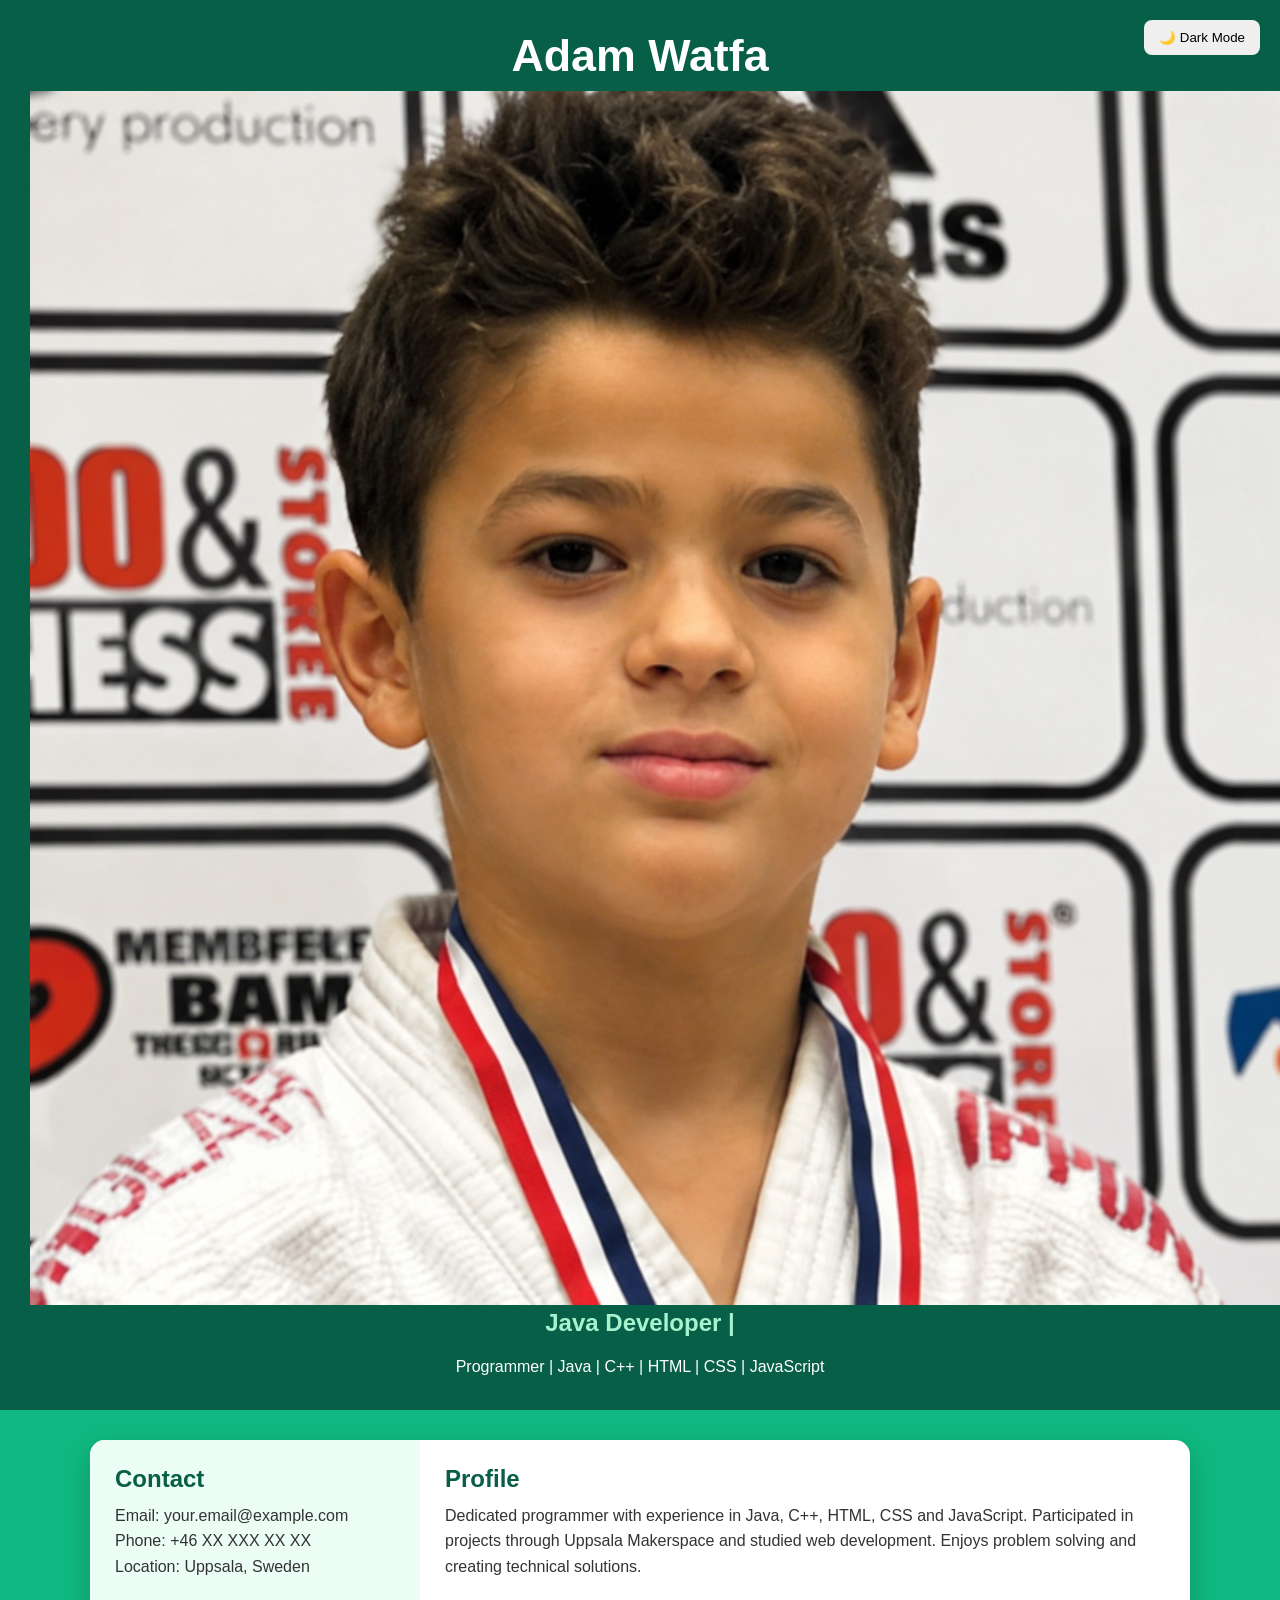
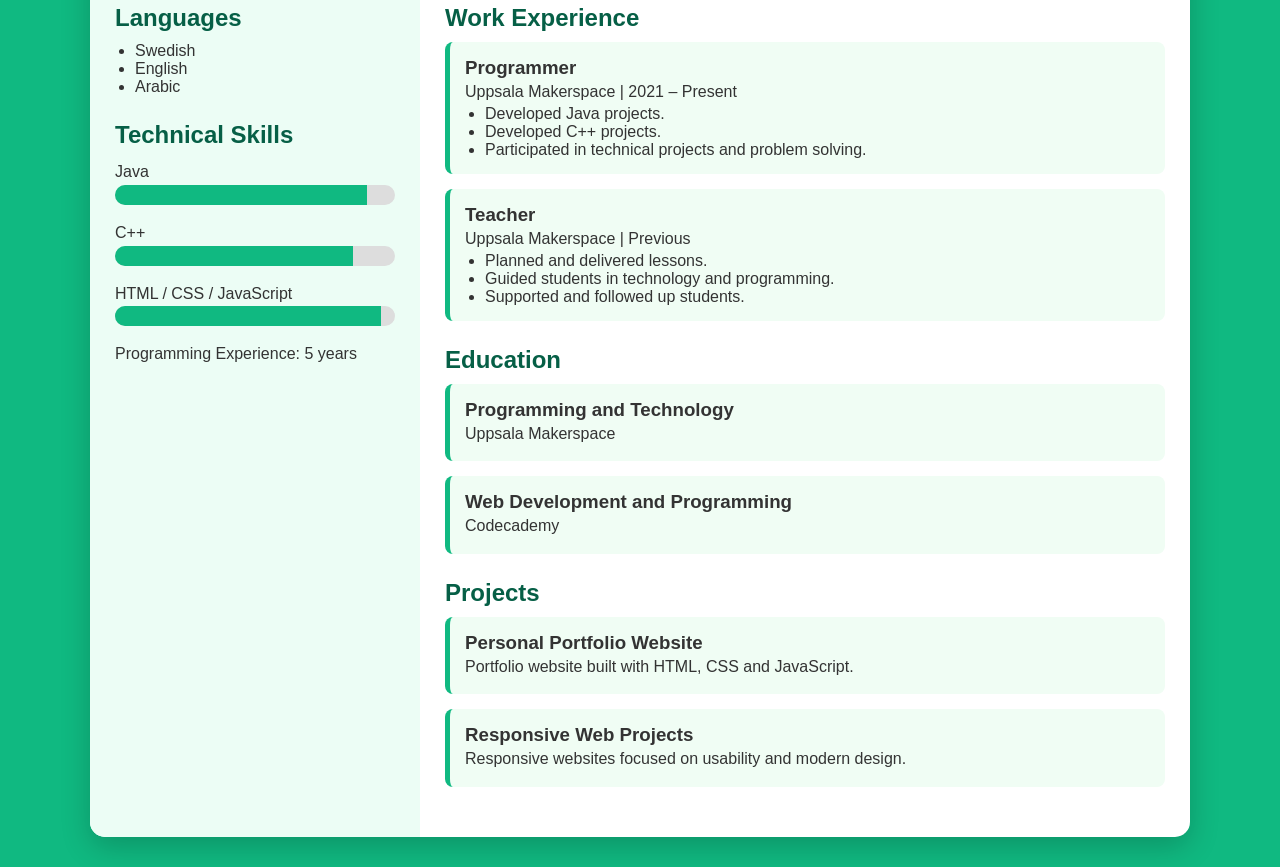
==== index.html @ 10876e1c "Update index.html" ====
<!DOCTYPE html>
<html lang="en">
<head>
<meta charset="UTF-8">
<meta name="viewport" content="width=device-width, initial-scale=1.0">
<title>Adam Watfa | Portfolio & Resume</title>
<link rel="stylesheet" href="style.css">
</head>

<body>

<canvas id="particles"></canvas>

<header>
<button id="themeBtn">🌙 Dark Mode</button>
<h1>Adam Watfa</h1>
    <img src="adam_watfa.jpg" alt="Adam Watfa" class="profile-pic">
<h2 id="typing"></h2>
<p>Programmer | Java | C++ | HTML | CSS | JavaScript</p>
</header>

<div class="container">

<aside>
<section>
<h2>Contact</h2>
<p>Email: your.email@example.com</p>
<p>Phone: +46 XX XXX XX XX</p>
<p>Location: Uppsala, Sweden</p>
</section>

<section>
<h2>Languages</h2>
<ul>
<li>Swedish</li>
<li>English</li>
<li>Arabic</li>
</ul>
</section>

<section>
<h2>Technical Skills</h2>

<p>Java</p>
<div class="skill"><div class="progress java"></div></div>

<p>C++</p>
<div class="skill"><div class="progress cpp"></div></div>

<p>HTML / CSS / JavaScript</p>
<div class="skill"><div class="progress web"></div></div>

<p>Programming Experience: <span id="experience"></span> years</p>
</section>
</aside>

<main>
<section>
<h2>Profile</h2>
<p>
Dedicated programmer with experience in Java, C++, HTML, CSS and JavaScript.
Participated in projects through Uppsala Makerspace and studied web development.
Enjoys problem solving and creating technical solutions.
</p>
</section>

<section>
<h2>Work Experience</h2>

<article>
<h3>Programmer</h3>
<p>Uppsala Makerspace | 2021 – Present</p>
<ul>
<li>Developed Java projects.</li>
<li>Developed C++ projects.</li>
<li>Participated in technical projects and problem solving.</li>
</ul>
</article>

<article>
<h3>Teacher</h3>
<p>Uppsala Makerspace | Previous</p>
<ul>
<li>Planned and delivered lessons.</li>
<li>Guided students in technology and programming.</li>
<li>Supported and followed up students.</li>
</ul>
</article>
</section>

<section>
<h2>Education</h2>

<article>
<h3>Programming and Technology</h3>
<p>Uppsala Makerspace</p>
</article>

<article>
<h3>Web Development and Programming</h3>
<p>Codecademy</p>
</article>
</section>

<section>
<h2>Projects</h2>

<article>
<h3>Personal Portfolio Website</h3>
<p>Portfolio website built with HTML, CSS and JavaScript.</p>
</article>

<article>
<h3>Responsive Web Projects</h3>
<p>Responsive websites focused on usability and modern design.</p>
</article>
</section>
</main>

</div>

<button id="topBtn">↑</button>

<audio id="bgMusic" autoplay loop>
    <source src="music.mp3" type="audio/mpeg">
</audio>

<script src="script.js"></script>

</body>
</html>

<script src="script.js"></script>
</body>
</html>
---- style.css ----
*{
    margin:0;
    padding:0;
    box-sizing:border-box;
}

body{
    font-family:Arial, sans-serif;
    background:#10b981;
    color:#333;
    min-height:100vh;
}

canvas{
    position:fixed;
    top:0;
    left:0;
    width:100%;
    height:100%;
    z-index:0;
}

header,
.container,
#topBtn{
    position:relative;
    z-index:1;
}

header{
    background:#065f46;
    color:white;
    text-align:center;
    padding:30px;
}

header h1{
    font-size:2.8rem;
    margin-bottom:10px;
}

#typing{
    height:35px;
    color:#a7f3d0;
}

#themeBtn{
    position:absolute;
    top:20px;
    right:20px;
    padding:10px 15px;
    border:none;
    border-radius:8px;
    cursor:pointer;
}

.container{
    max-width:1100px;
    margin:30px auto;
    display:flex;
    background:white;
    border-radius:15px;
    overflow:hidden;
    box-shadow:0 10px 30px rgba(0,0,0,0.2);
}

aside{
    width:30%;
    background:#ecfdf5;
    padding:25px;
}

main{
    width:70%;
    padding:25px;
}

section{
    margin-bottom:25px;
}

h2{
    color:#065f46;
    margin-bottom:10px;
}

p{
    line-height:1.6;
}

ul{
    padding-left:20px;
}

article{
    background:#f0fdf4;
    padding:15px;
    border-left:5px solid #10b981;
    border-radius:8px;
    margin-bottom:15px;
    transition:0.3s;
}

article:hover{
    transform:translateX(5px);
    box-shadow:0 5px 15px rgba(0,0,0,0.1);
}

.skill{
    width:100%;
    height:20px;
    background:#ddd;
    border-radius:20px;
    overflow:hidden;
    margin-bottom:15px;
}

.progress{
    height:100%;
    width:0;
    background:#10b981;
    transition:2s;
}

.hidden{
    opacity:0;
    transform:translateY(40px);
    transition:all .8s ease;
}

.show{
    opacity:1;
    transform:translateY(0);
}

#topBtn{
    position:fixed;
    bottom:20px;
    right:20px;
    border:none;
    background:#10b981;
    color:white;
    font-size:20px;
    width:50px;
    height:50px;
    border-radius:50%;
    cursor:pointer;
    display:none;
    box-shadow:0 5px 15px rgba(0,0,0,.3);
}

#topBtn:hover{
    background:#065f46;
}

.dark-mode{
    background:#111827;
    color:white;
}

.dark-mode .container{
    background:#1f2937;
}

.dark-mode aside{
    background:#111827;
}

.dark-mode article{
    background:#374151;
    color:white;
}

.dark-mode h2{
    color:#a7f3d0;
}

@media(max-width:768px){
    .container{
        flex-direction:column;
    }

    aside,
    main{
        width:100%;
    }

    header h1{
        font-size:2rem;
    }

.profile-pic{
    width:90px;
    height:90px;
    object-fit:cover;
    border-radius:50%;
}
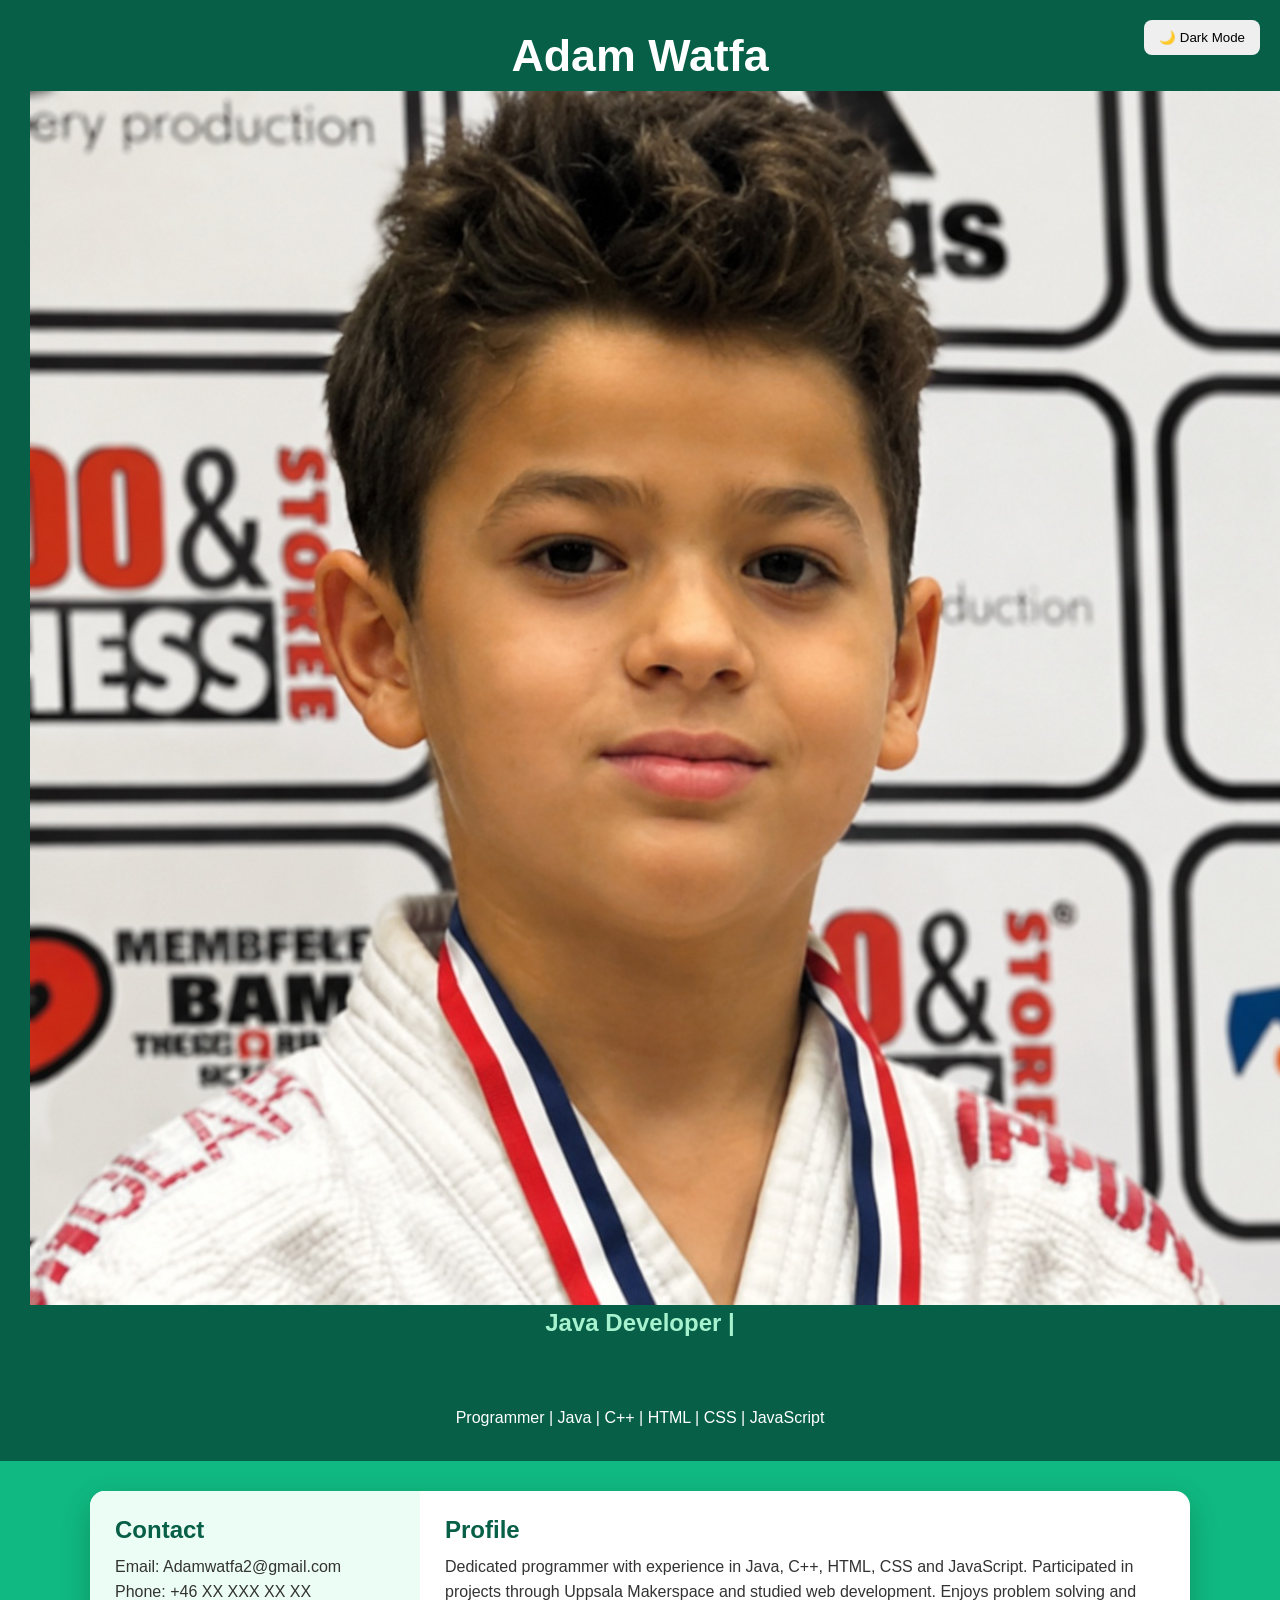
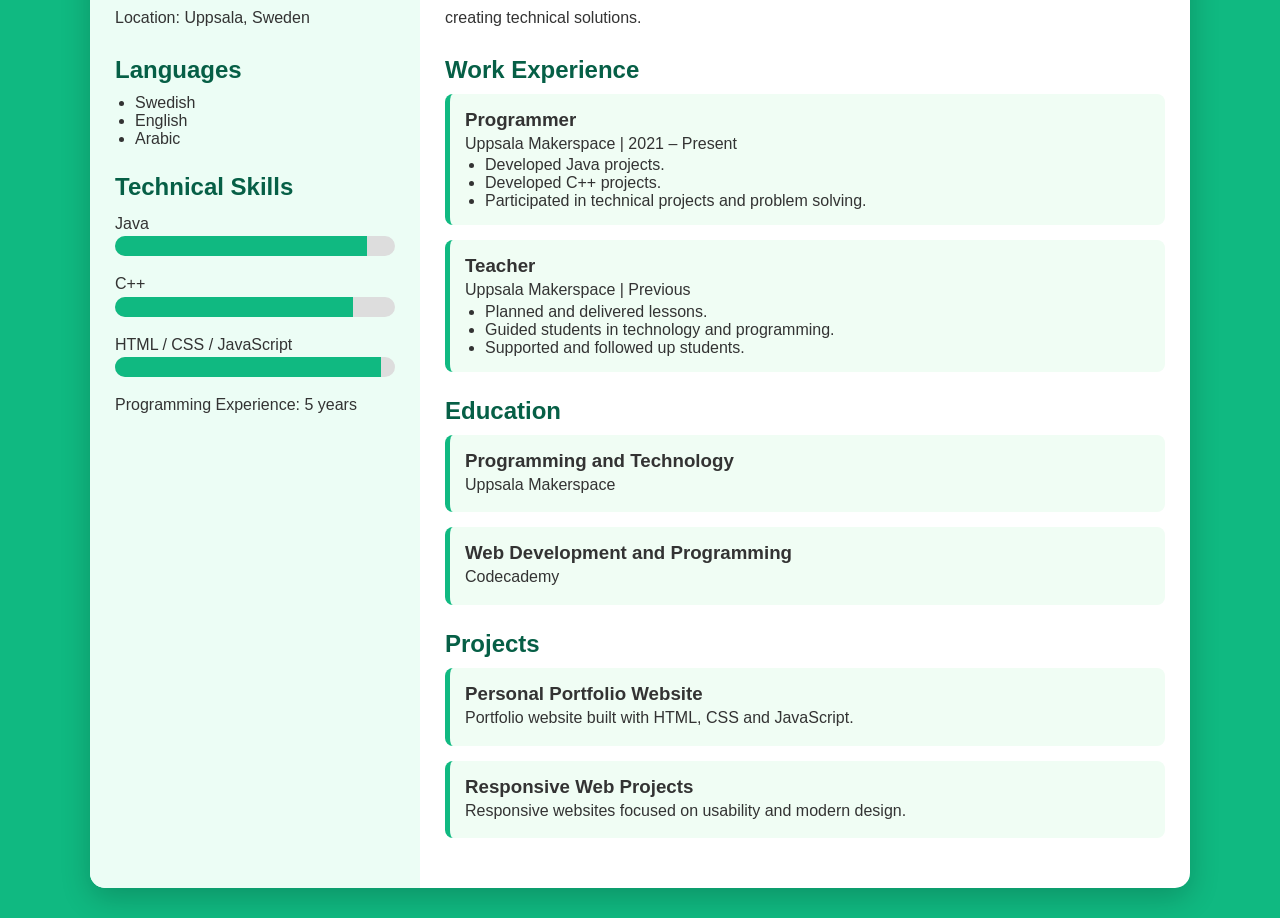
==== commit 398f3be7: "Update index.html" ====
--- a/index.html
+++ b/index.html
@@ -16,7 +16,7 @@
 <h1>Adam Watfa</h1>
     <img src="adam_watfa.jpg" alt="Adam Watfa" class="profile-pic">
 <h2 id="typing"></h2>
-<p>Programmer | Java | C++ | HTML | CSS | JavaScript</p>
+<p><br><br>Programmer | Java | C++ | HTML | CSS | JavaScript</p>
 </header>
 
 <div class="container">
@@ -24,7 +24,7 @@
 <aside>
 <section>
 <h2>Contact</h2>
-<p>Email: your.email@example.com</p>
+<p>Email: Adamwatfa2@gmail.com</p>
 <p>Phone: +46 XX XXX XX XX</p>
 <p>Location: Uppsala, Sweden</p>
 </section>
--- a/style.css
+++ b/style.css
@@ -194,4 +194,6 @@
     height:90px;
     object-fit:cover;
     border-radius:50%;
+    display:block;
+    margin:10px auto;
 }
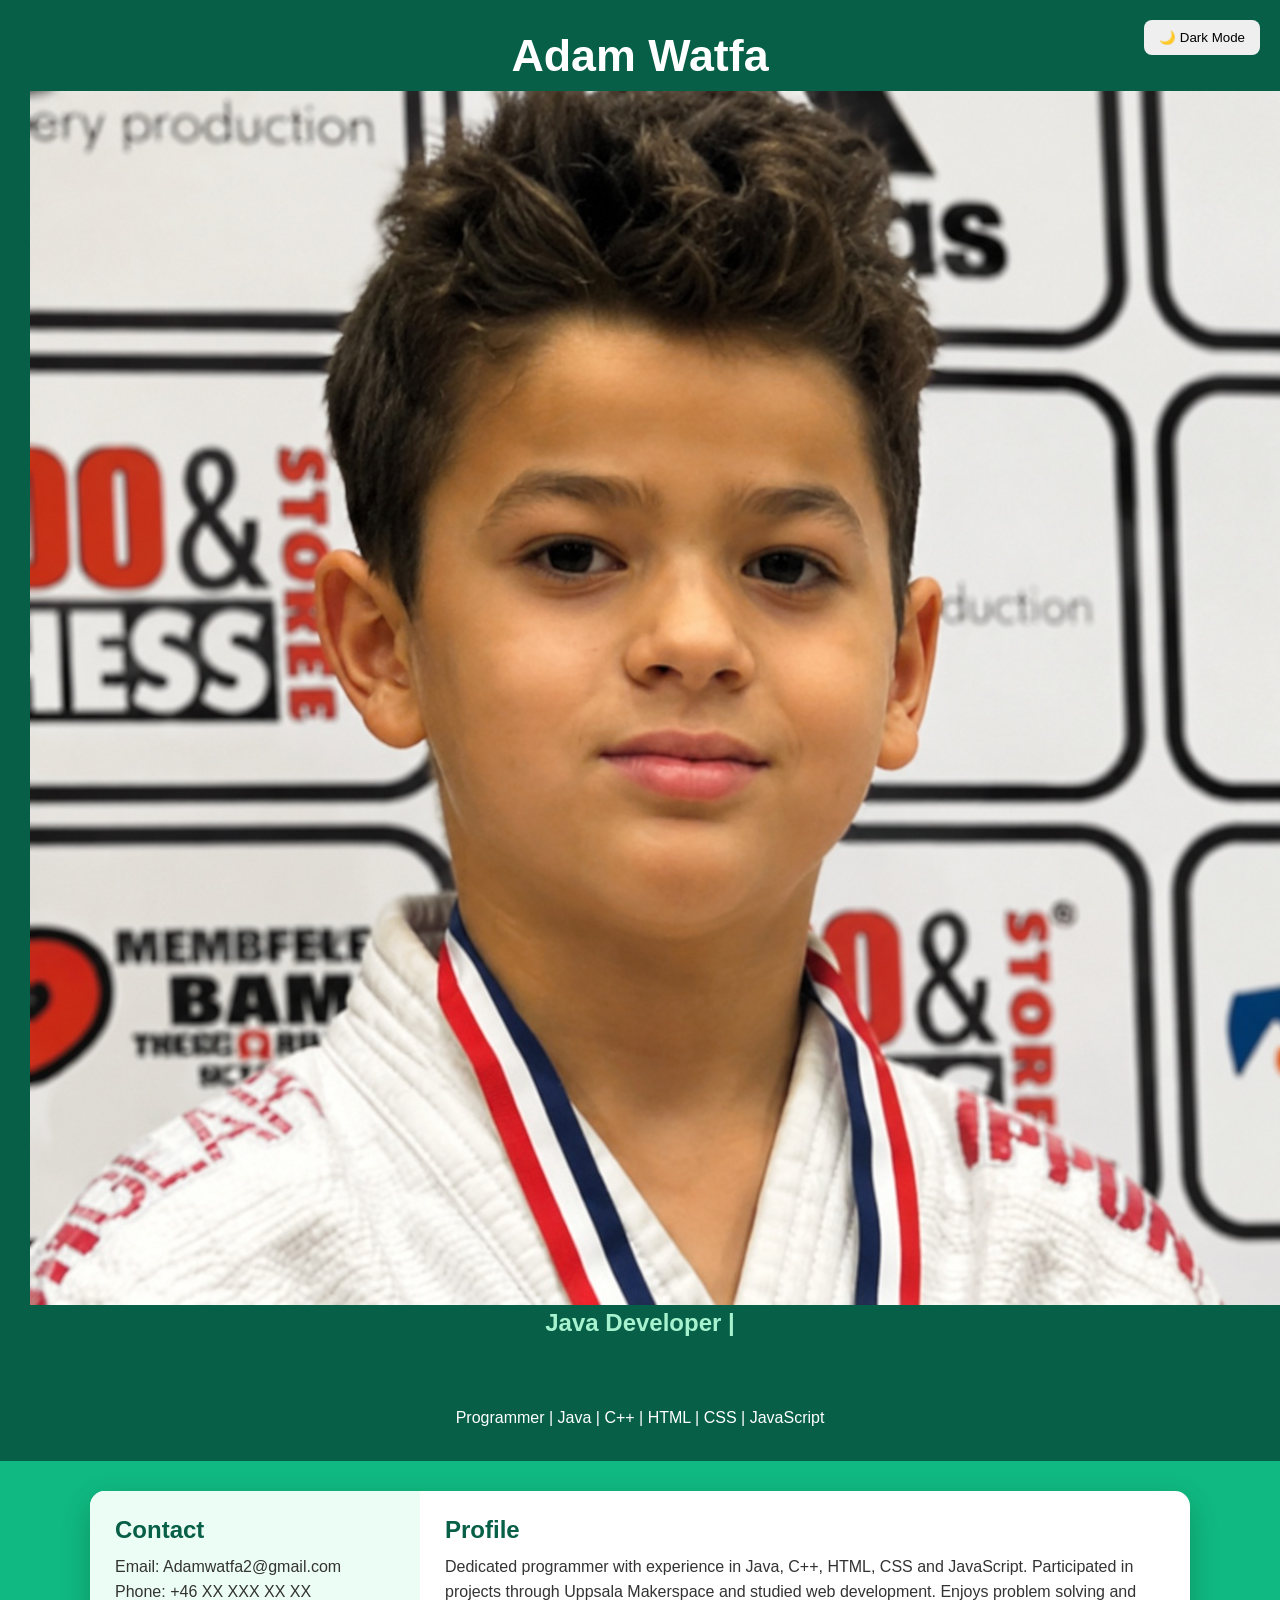
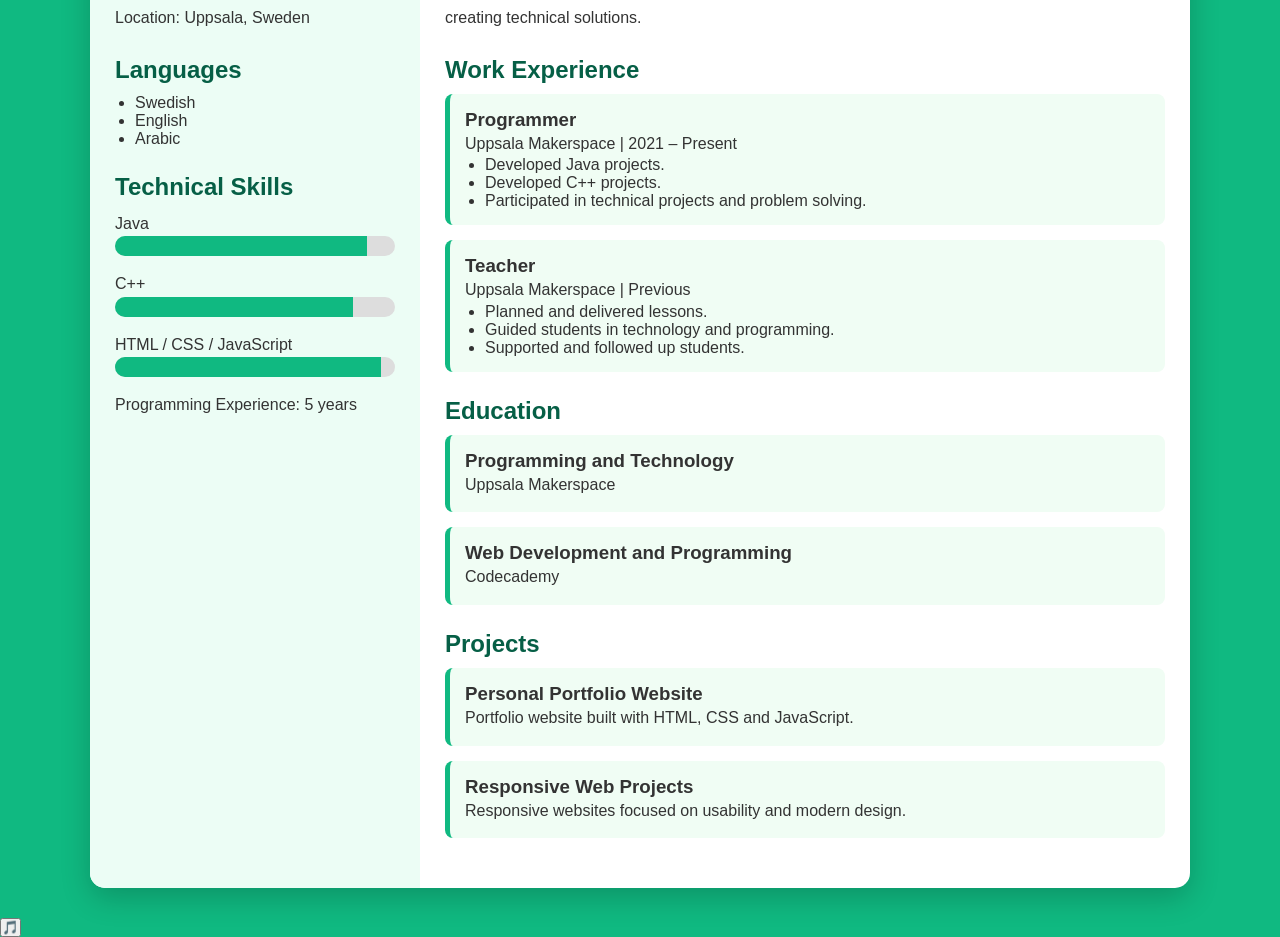
==== commit 401f949d: "Update index.html" ====
--- a/index.html
+++ b/index.html
@@ -121,9 +121,11 @@
 
 <button id="topBtn">↑</button>
 
-<audio id="bgMusic" autoplay loop>
+<audio id="bgMusic">
     <source src="music.mp3" type="audio/mpeg">
 </audio>
+
+<button id="musicBtn">🎵</button>
 
 <script src="script.js"></script>
 
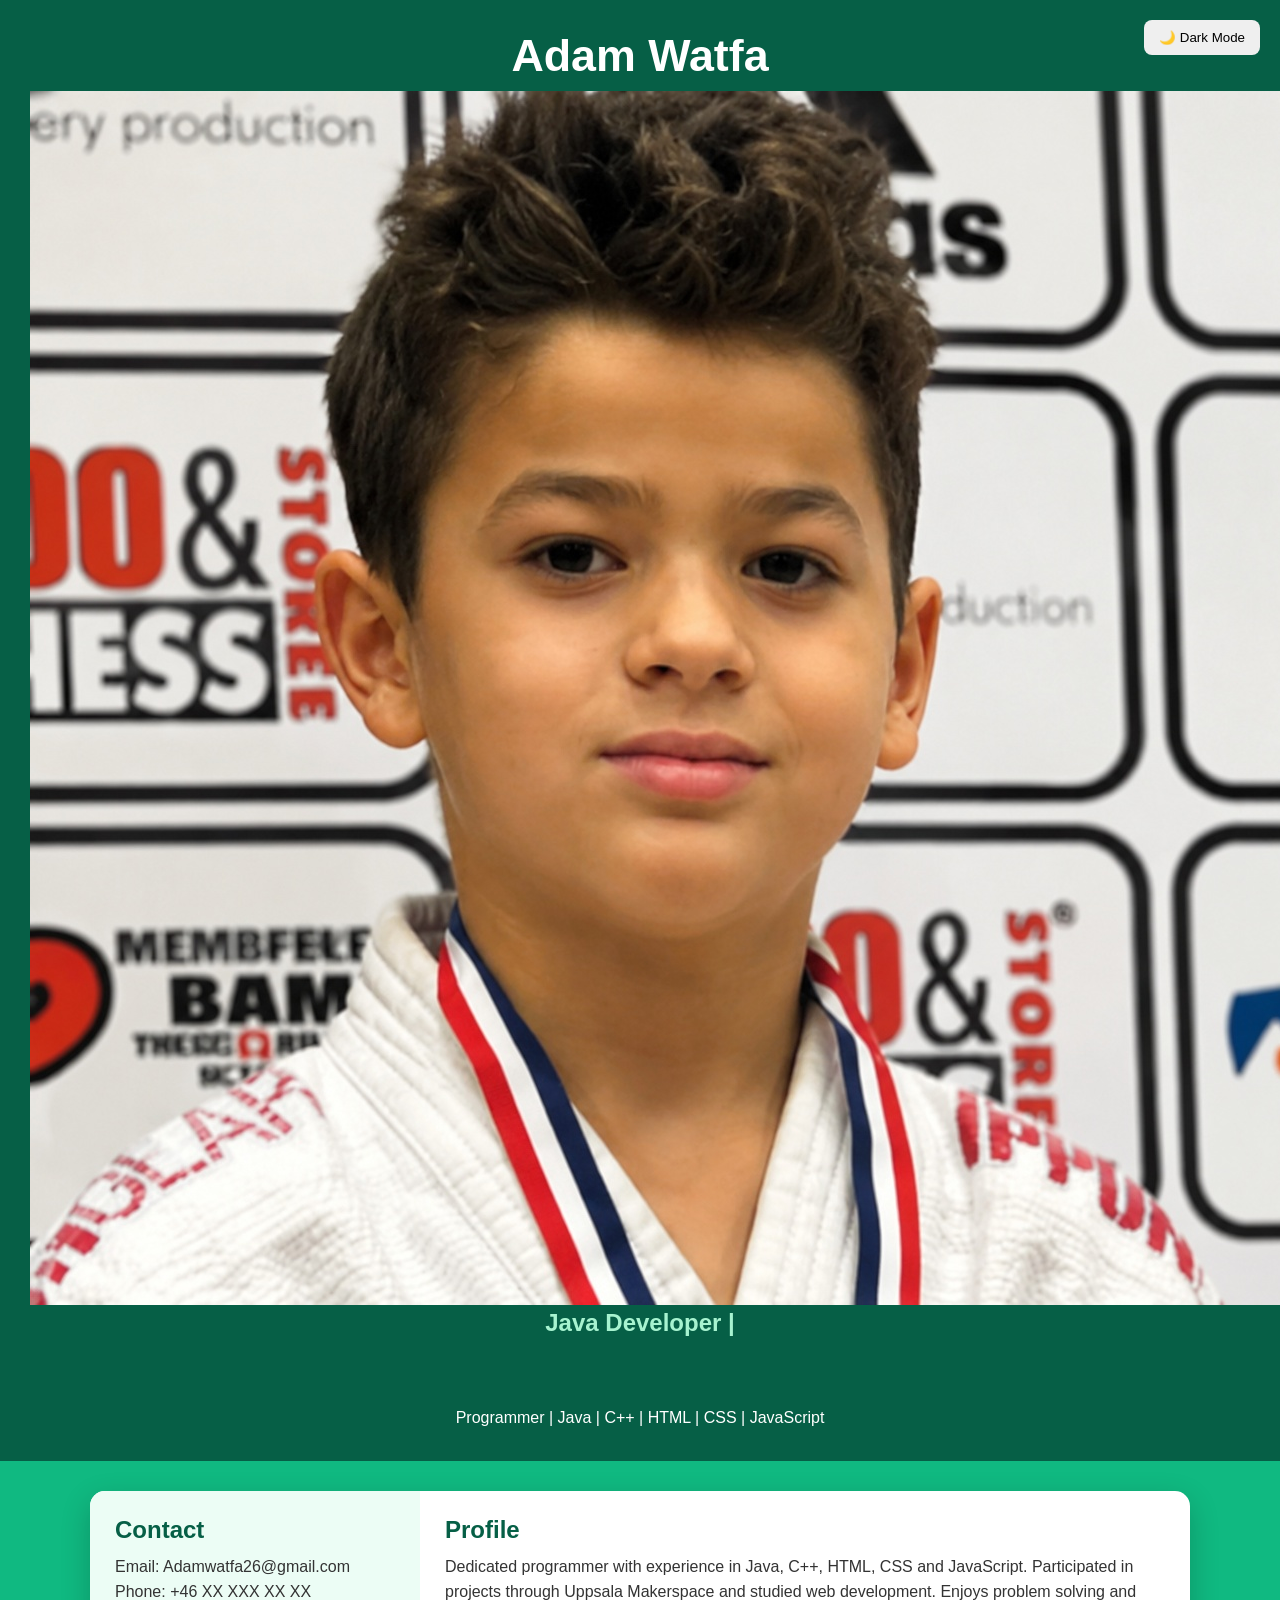
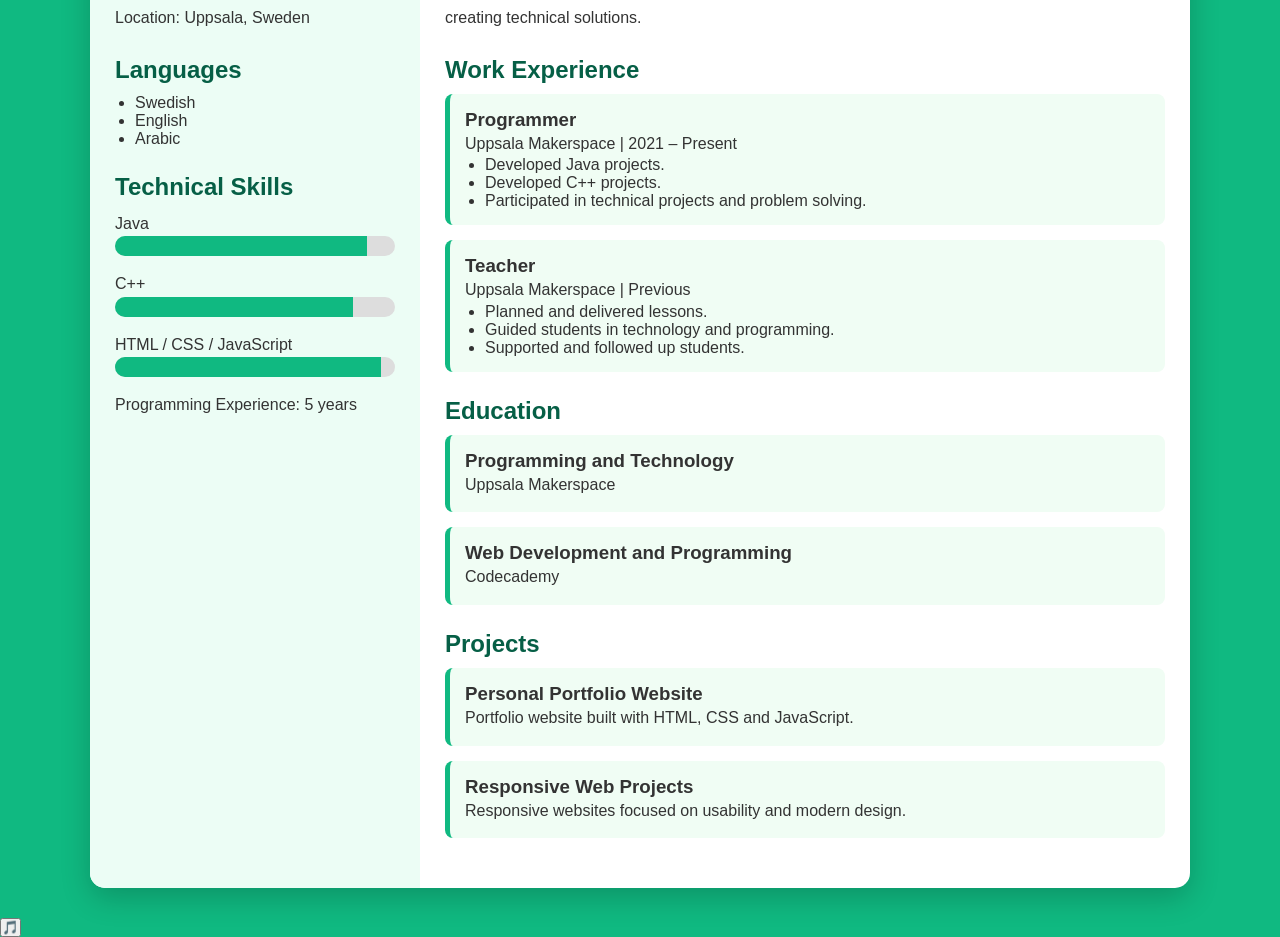
==== commit c5b38971: "Update index.html" ====
--- a/index.html
+++ b/index.html
@@ -24,7 +24,7 @@
 <aside>
 <section>
 <h2>Contact</h2>
-<p>Email: Adamwatfa2@gmail.com</p>
+<p>Email: Adamwatfa26@gmail.com</p>
 <p>Phone: +46 XX XXX XX XX</p>
 <p>Location: Uppsala, Sweden</p>
 </section>
@@ -132,6 +132,5 @@
 </body>
 </html>
 
-<script src="script.js"></script>
 </body>
 </html>
--- a/style.css
+++ b/style.css
@@ -176,19 +176,7 @@
 }
 
 @media(max-width:768px){
-    .container{
-        flex-direction:column;
-    }
-
-    aside,
-    main{
-        width:100%;
-    }
-
-    header h1{
-        font-size:2rem;
-    }
-
+ /* Mobile */
 .profile-pic{
     width:90px;
     height:90px;
@@ -197,3 +185,46 @@
     display:block;
     margin:10px auto;
 }
+
+/* Desktop */
+@media (min-width: 769px){
+    .profile-pic{
+        width:140px;
+        height:140px;
+    }
+}
+
+/* Responsive */
+@media(max-width:768px){
+    .container{
+        flex-direction:column;
+    }
+
+    aside,
+    main{
+        width:100%;
+    }
+
+    header h1{
+        font-size:2rem;
+    }
+}
+#musicBtn{
+    position:fixed;
+    bottom:90px;
+    right:20px;
+    width:60px;
+    height:60px;
+    border:none;
+    border-radius:50%;
+    background:#065f46;
+    color:white;
+    font-size:25px;
+    cursor:pointer;
+    z-index:1000;
+    box-shadow:0 5px 15px rgba(0,0,0,0.3);
+}
+
+#musicBtn:hover{
+    background:#10b981;
+}
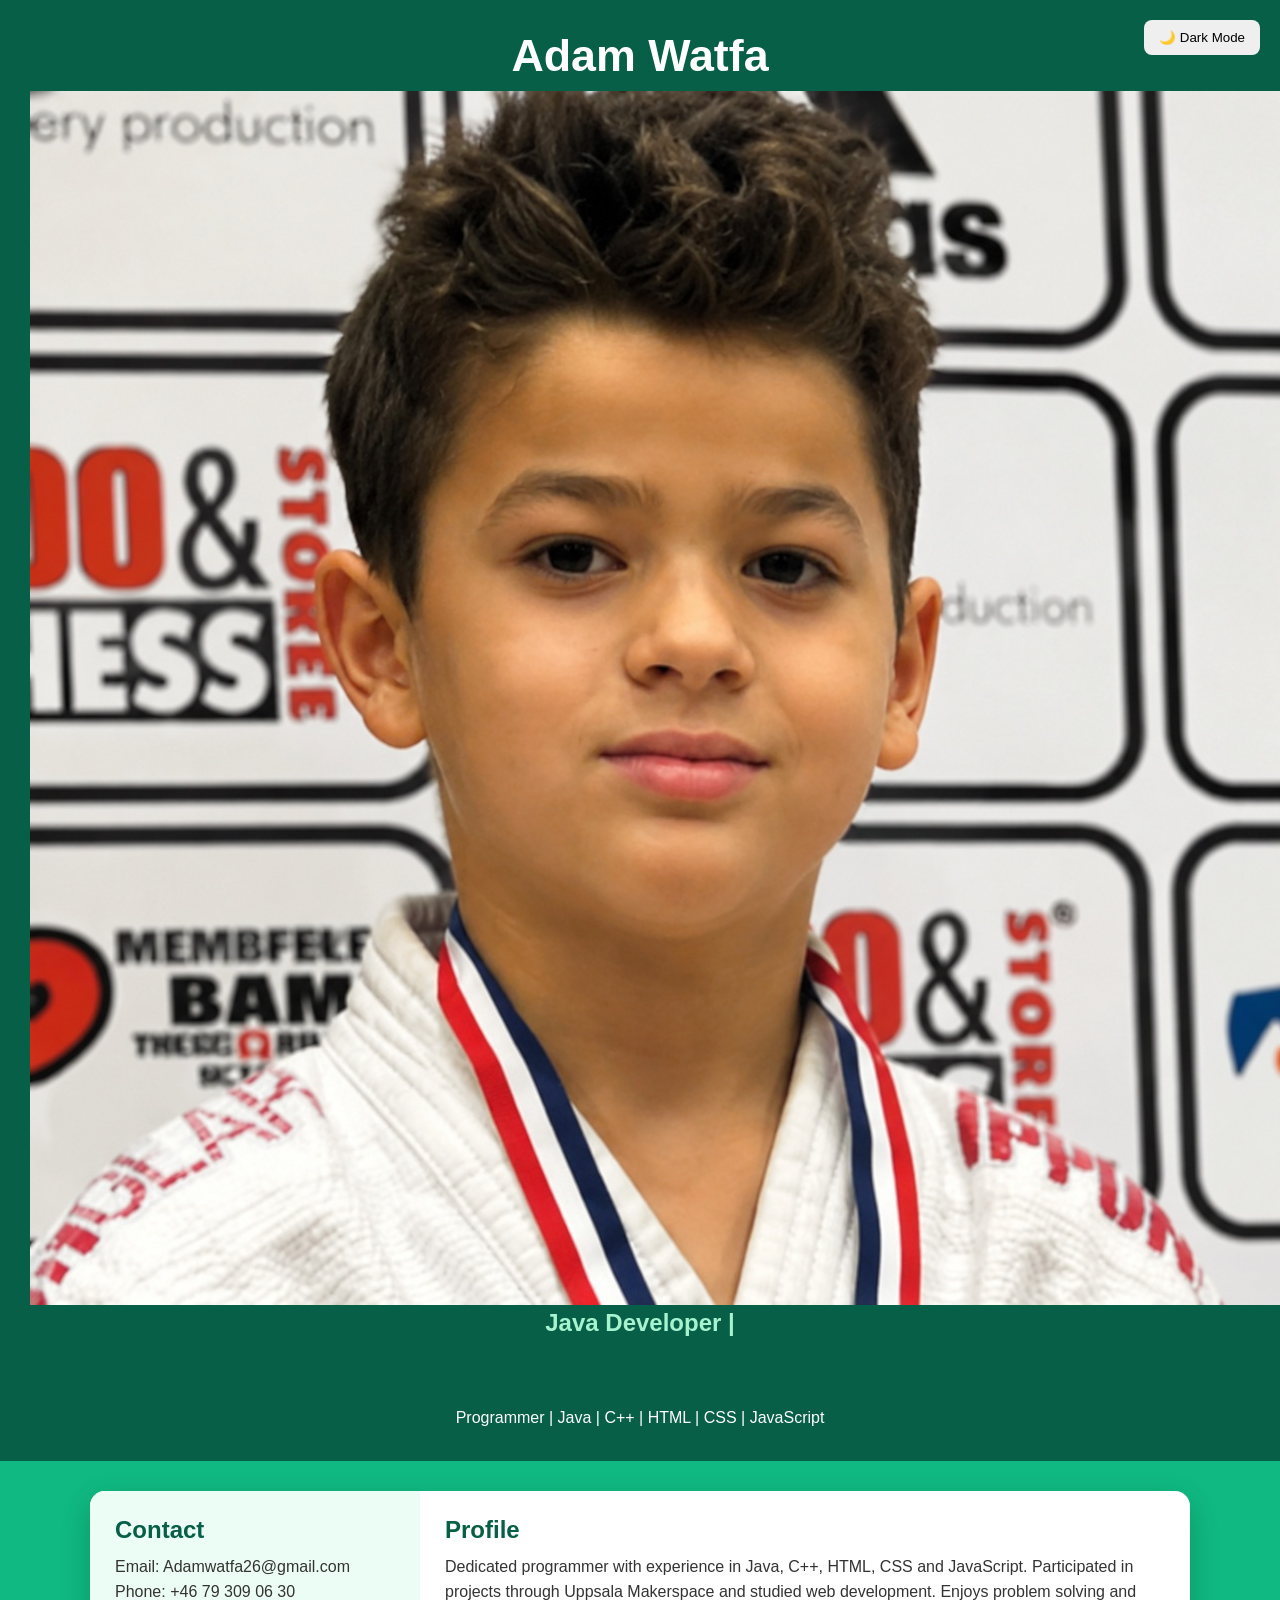
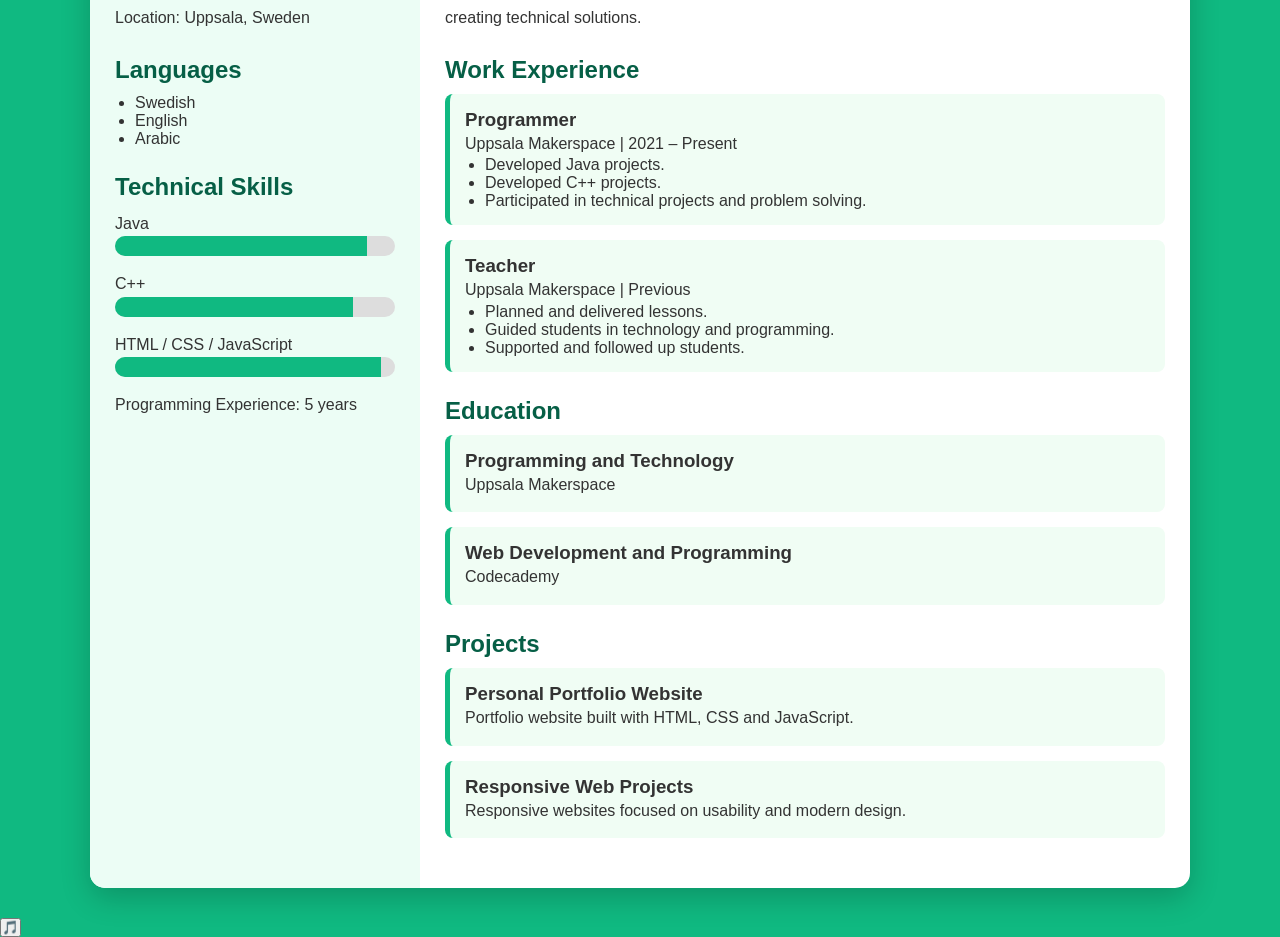
==== commit b6903685: "Update index.html" ====
--- a/index.html
+++ b/index.html
@@ -25,7 +25,7 @@
 <section>
 <h2>Contact</h2>
 <p>Email: Adamwatfa26@gmail.com</p>
-<p>Phone: +46 XX XXX XX XX</p>
+<p>Phone: +46 79 309 06 30</p>
 <p>Location: Uppsala, Sweden</p>
 </section>
 
@@ -132,5 +132,4 @@
 </body>
 </html>
 
-</body>
-</html>
+
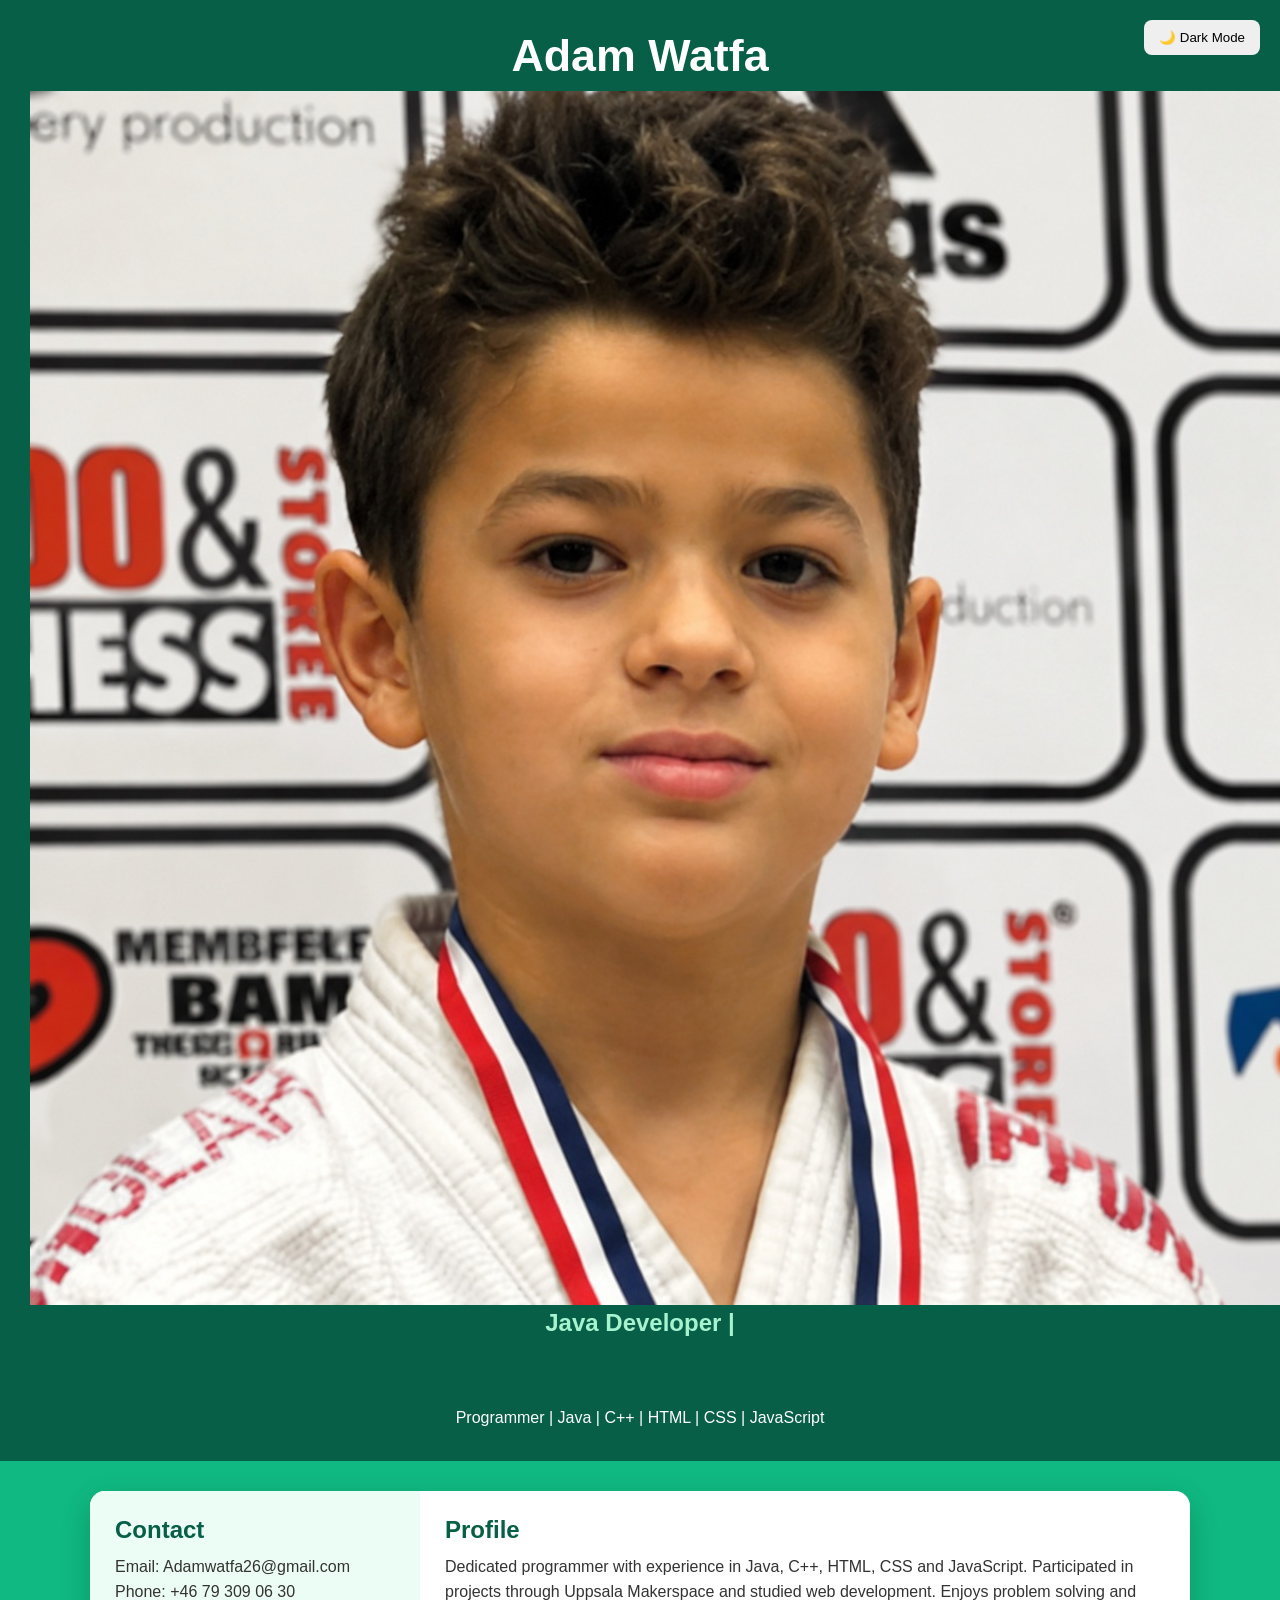
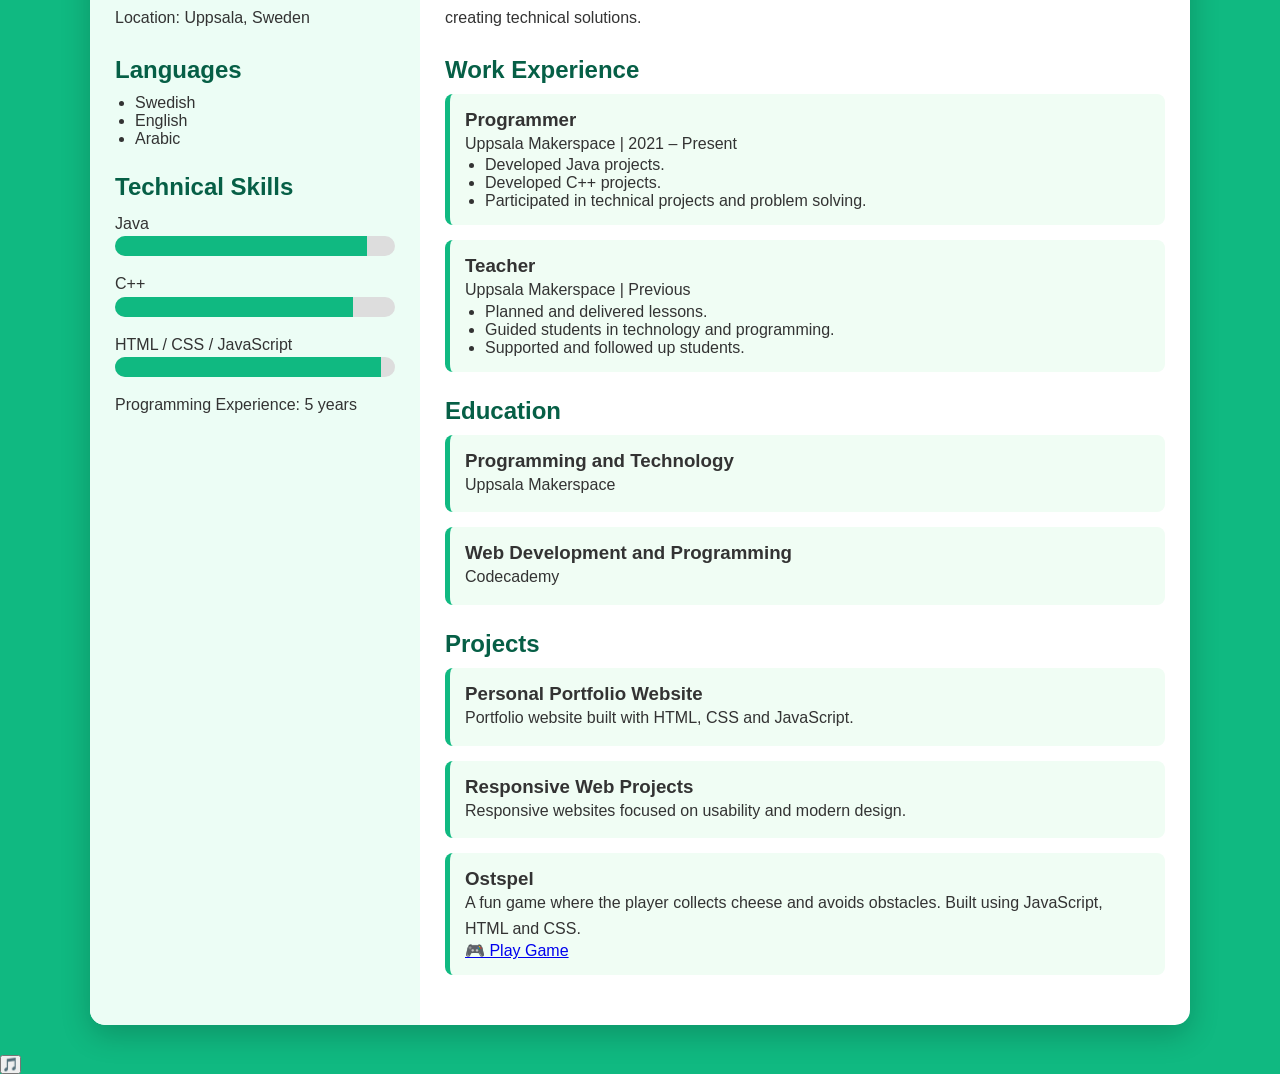
==== commit 22b854c7: "Update index.html" ====
--- a/index.html
+++ b/index.html
@@ -114,6 +114,17 @@
 <h3>Responsive Web Projects</h3>
 <p>Responsive websites focused on usability and modern design.</p>
 </article>
+    <article>
+    <h3>Ostspel</h3>
+    <p>
+        A fun game where the player collects cheese and avoids obstacles.
+        Built using JavaScript, HTML and CSS.
+    </p>
+
+    <a href="ostspel.html" class="play-btn">
+        🎮 Play Game
+    </a>
+</article>
 </section>
 </main>
 
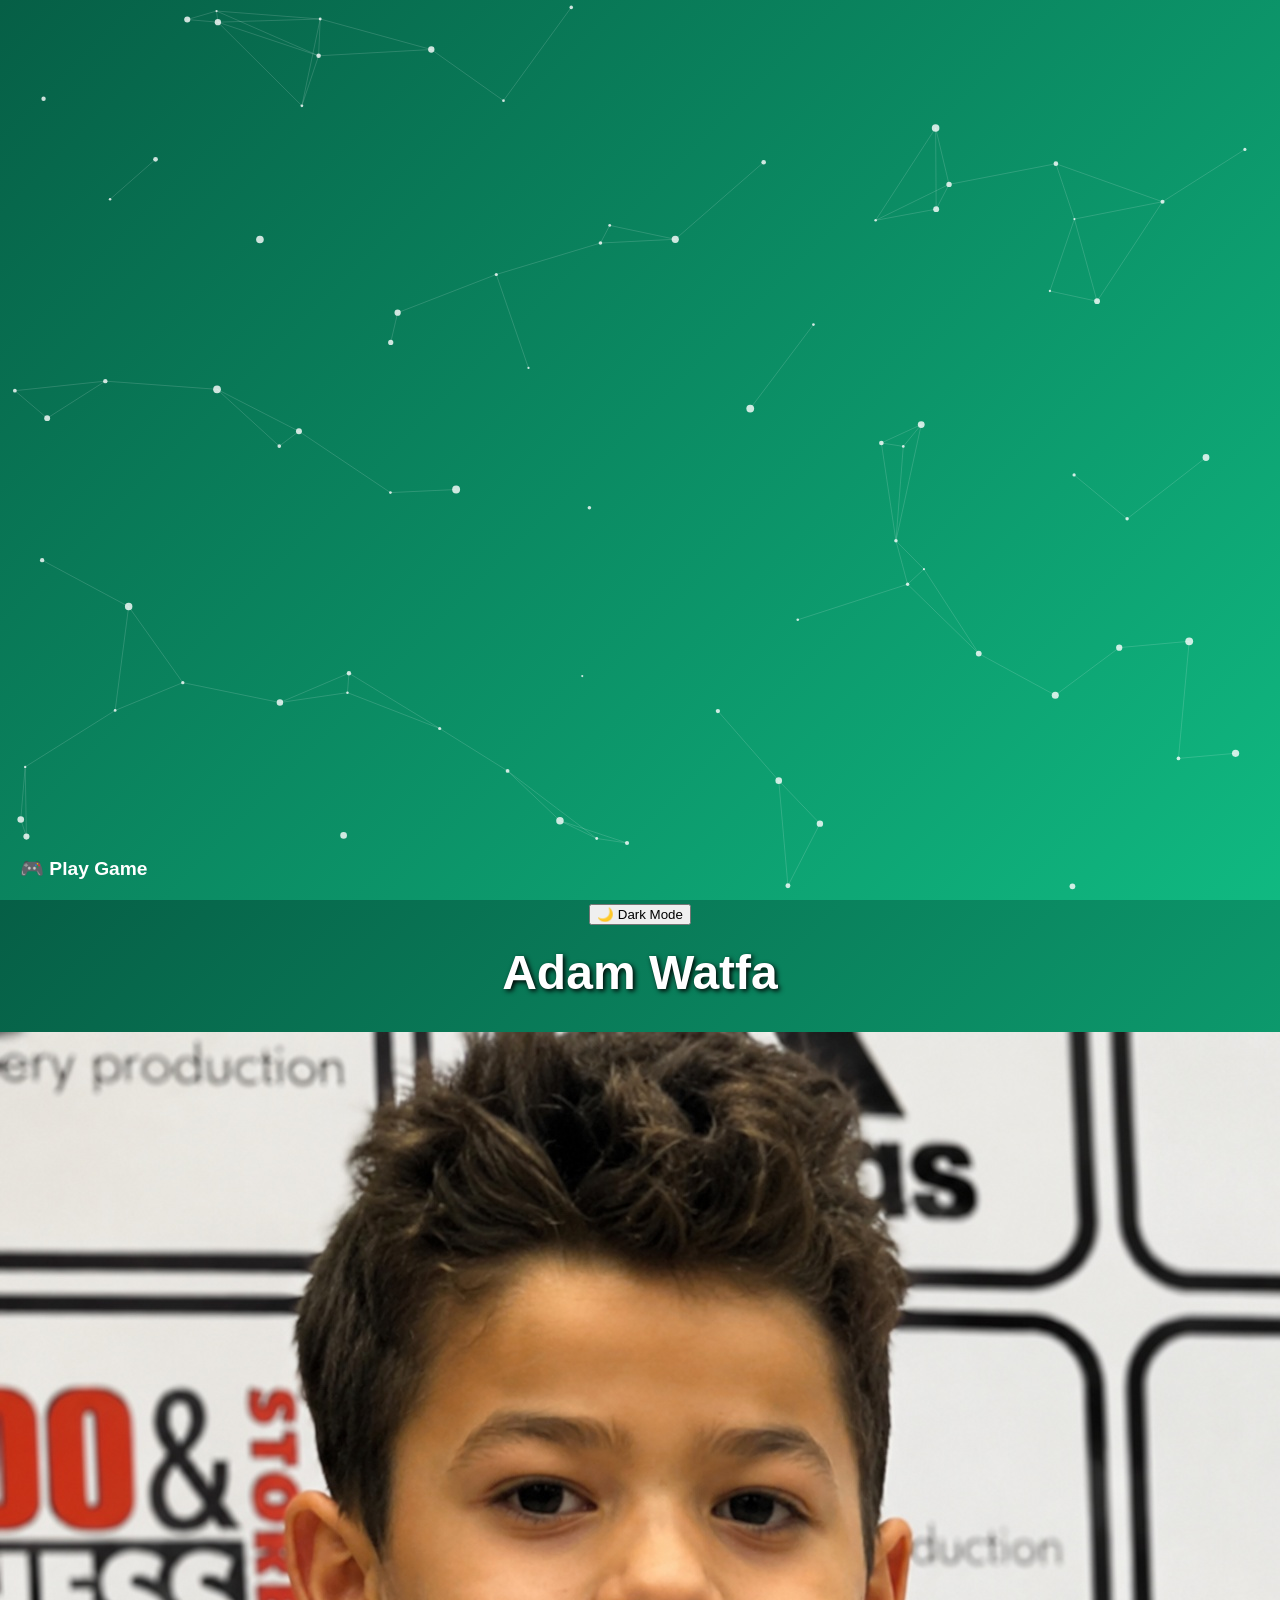
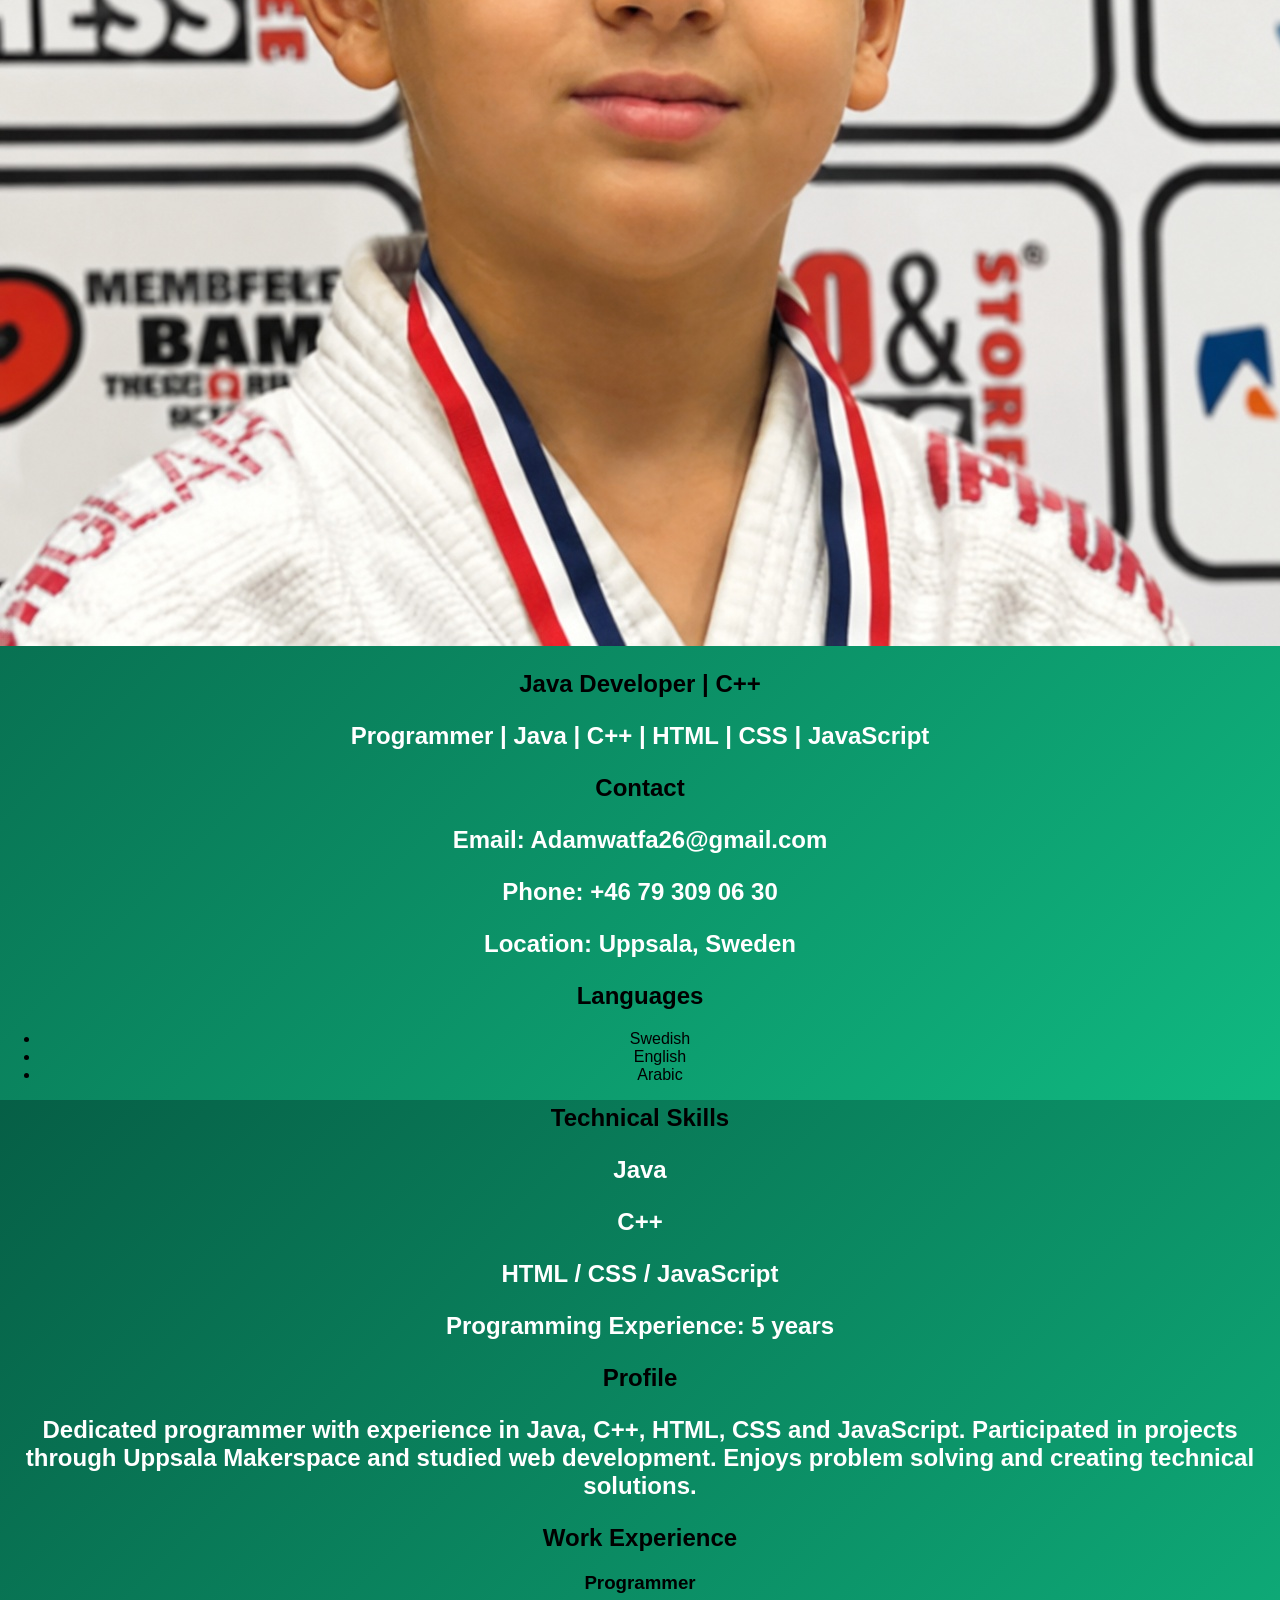
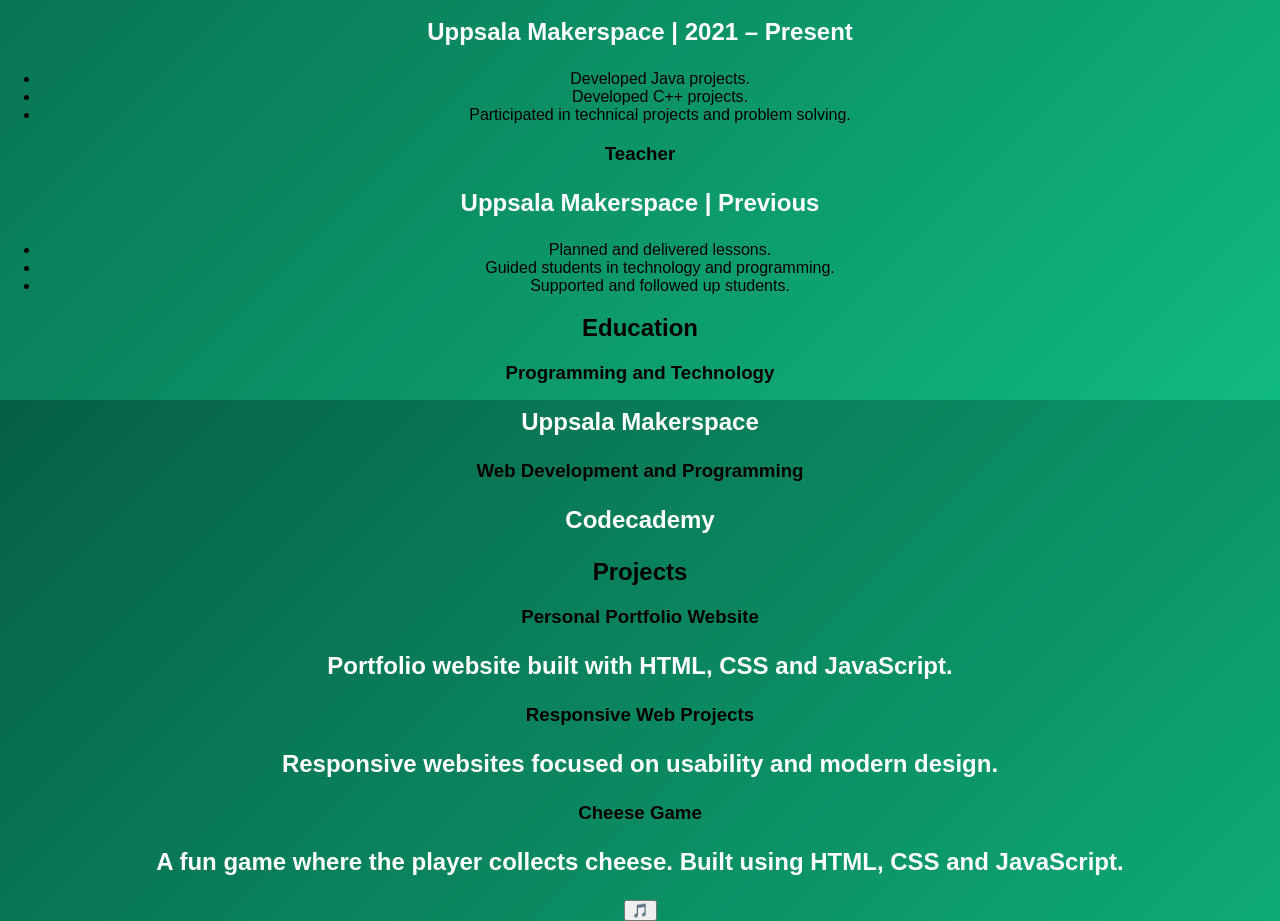
==== commit 9a9e59a1: "Update index.html" ====
--- a/index.html
+++ b/index.html
@@ -13,15 +13,20 @@
 
 <header>
 <button id="themeBtn">🌙 Dark Mode</button>
+
 <h1>Adam Watfa</h1>
-    <img src="adam_watfa.jpg" alt="Adam Watfa" class="profile-pic">
+
+<img src="adam_watfa.jpg" alt="Adam Watfa" class="profile-pic">
+
 <h2 id="typing"></h2>
-<p><br><br>Programmer | Java | C++ | HTML | CSS | JavaScript</p>
+
+<p>Programmer | Java | C++ | HTML | CSS | JavaScript</p>
 </header>
 
 <div class="container">
 
 <aside>
+
 <section>
 <h2>Contact</h2>
 <p>Email: Adamwatfa26@gmail.com</p>
@@ -42,19 +47,27 @@
 <h2>Technical Skills</h2>
 
 <p>Java</p>
-<div class="skill"><div class="progress java"></div></div>
+<div class="skill">
+<div class="progress java"></div>
+</div>
 
 <p>C++</p>
-<div class="skill"><div class="progress cpp"></div></div>
+<div class="skill">
+<div class="progress cpp"></div>
+</div>
 
 <p>HTML / CSS / JavaScript</p>
-<div class="skill"><div class="progress web"></div></div>
+<div class="skill">
+<div class="progress web"></div>
+</div>
 
 <p>Programming Experience: <span id="experience"></span> years</p>
 </section>
+
 </aside>
 
 <main>
+
 <section>
 <h2>Profile</h2>
 <p>
@@ -86,6 +99,7 @@
 <li>Supported and followed up students.</li>
 </ul>
 </article>
+
 </section>
 
 <section>
@@ -100,6 +114,7 @@
 <h3>Web Development and Programming</h3>
 <p>Codecademy</p>
 </article>
+
 </section>
 
 <section>
@@ -114,26 +129,29 @@
 <h3>Responsive Web Projects</h3>
 <p>Responsive websites focused on usability and modern design.</p>
 </article>
-    <article>
-    <h3>Ostspel</h3>
-    <p>
-        A fun game where the player collects cheese and avoids obstacles.
-        Built using JavaScript, HTML and CSS.
-    </p>
 
-    <a href="ostspel.html" class="play-btn">
-        🎮 Play Game
-    </a>
+<article>
+<h3>Cheese Game</h3>
+<p>
+A fun game where the player collects cheese.
+Built using HTML, CSS and JavaScript.
+</p>
+
+<a href="ostspel.html" class="play-btn">
+🎮 Play Game
+</a>
 </article>
+
 </section>
+
 </main>
 
 </div>
 
 <button id="topBtn">↑</button>
 
-<audio id="bgMusic">
-    <source src="music.mp3" type="audio/mpeg">
+<audio id="bgMusic" loop>
+<source src="music.mp3" type="audio/mpeg">
 </audio>
 
 <button id="musicBtn">🎵</button>
@@ -142,5 +160,3 @@
 
 </body>
 </html>
-
-
--- a/style.css
+++ b/style.css
@@ -1,230 +1,57 @@
-*{
-    margin:0;
-    padding:0;
-    box-sizing:border-box;
+body{
+    background: linear-gradient(135deg, #065f46, #10b981);
+    font-family: Arial, sans-serif;
+    text-align: center;
+    overflow: hidden;
+    margin: 0;
+    height: 100vh;
 }
 
-body{
-    font-family:Arial, sans-serif;
-    background:#10b981;
-    color:#333;
-    min-height:100vh;
-}
-
-canvas{
-    position:fixed;
-    top:0;
-    left:0;
-    width:100%;
-    height:100%;
-    z-index:0;
-}
-
-header,
-.container,
-#topBtn{
-    position:relative;
-    z-index:1;
-}
-
-header{
-    background:#065f46;
-    color:white;
-    text-align:center;
-    padding:30px;
-}
-
-header h1{
-    font-size:2.8rem;
-    margin-bottom:10px;
-}
-
-#typing{
-    height:35px;
-    color:#a7f3d0;
-}
-
-#themeBtn{
-    position:absolute;
-    top:20px;
-    right:20px;
-    padding:10px 15px;
-    border:none;
-    border-radius:8px;
-    cursor:pointer;
-}
-
-.container{
-    max-width:1100px;
-    margin:30px auto;
-    display:flex;
-    background:white;
-    border-radius:15px;
-    overflow:hidden;
-    box-shadow:0 10px 30px rgba(0,0,0,0.2);
-}
-
-aside{
-    width:30%;
-    background:#ecfdf5;
-    padding:25px;
-}
-
-main{
-    width:70%;
-    padding:25px;
-}
-
-section{
-    margin-bottom:25px;
-}
-
-h2{
-    color:#065f46;
-    margin-bottom:10px;
+h1{
+    color: white;
+    font-size: 3rem;
+    text-shadow: 2px 2px 5px black;
+    margin-top: 20px;
 }
 
 p{
-    line-height:1.6;
+    color: white;
+    font-size: 1.5rem;
+    font-weight: bold;
 }
 
-ul{
-    padding-left:20px;
+#score{
+    color: yellow;
 }
 
-article{
-    background:#f0fdf4;
-    padding:15px;
-    border-left:5px solid #10b981;
-    border-radius:8px;
-    margin-bottom:15px;
-    transition:0.3s;
+#cheese{
+    position: absolute;
+    left: 200px;
+    top: 200px;
+    font-size: 50px;
+    border: none;
+    background: white;
+    border-radius: 20px;
+    padding: 10px;
+    cursor: pointer;
+    box-shadow: 0 5px 15px rgba(0,0,0,0.3);
+    transition: transform 0.2s;
 }
 
-article:hover{
-    transform:translateX(5px);
-    box-shadow:0 5px 15px rgba(0,0,0,0.1);
+#cheese:hover{
+    transform: scale(1.1);
 }
 
-.skill{
-    width:100%;
-    height:20px;
-    background:#ddd;
-    border-radius:20px;
-    overflow:hidden;
-    margin-bottom:15px;
+a{
+    position: fixed;
+    bottom: 20px;
+    left: 20px;
+    color: white;
+    text-decoration: none;
+    font-size: 1.2rem;
+    font-weight: bold;
 }
 
-.progress{
-    height:100%;
-    width:0;
-    background:#10b981;
-    transition:2s;
+a:hover{
+    text-decoration: underline;
 }
-
-.hidden{
-    opacity:0;
-    transform:translateY(40px);
-    transition:all .8s ease;
-}
-
-.show{
-    opacity:1;
-    transform:translateY(0);
-}
-
-#topBtn{
-    position:fixed;
-    bottom:20px;
-    right:20px;
-    border:none;
-    background:#10b981;
-    color:white;
-    font-size:20px;
-    width:50px;
-    height:50px;
-    border-radius:50%;
-    cursor:pointer;
-    display:none;
-    box-shadow:0 5px 15px rgba(0,0,0,.3);
-}
-
-#topBtn:hover{
-    background:#065f46;
-}
-
-.dark-mode{
-    background:#111827;
-    color:white;
-}
-
-.dark-mode .container{
-    background:#1f2937;
-}
-
-.dark-mode aside{
-    background:#111827;
-}
-
-.dark-mode article{
-    background:#374151;
-    color:white;
-}
-
-.dark-mode h2{
-    color:#a7f3d0;
-}
-
-@media(max-width:768px){
- /* Mobile */
-.profile-pic{
-    width:90px;
-    height:90px;
-    object-fit:cover;
-    border-radius:50%;
-    display:block;
-    margin:10px auto;
-}
-
-/* Desktop */
-@media (min-width: 769px){
-    .profile-pic{
-        width:140px;
-        height:140px;
-    }
-}
-
-/* Responsive */
-@media(max-width:768px){
-    .container{
-        flex-direction:column;
-    }
-
-    aside,
-    main{
-        width:100%;
-    }
-
-    header h1{
-        font-size:2rem;
-    }
-}
-#musicBtn{
-    position:fixed;
-    bottom:90px;
-    right:20px;
-    width:60px;
-    height:60px;
-    border:none;
-    border-radius:50%;
-    background:#065f46;
-    color:white;
-    font-size:25px;
-    cursor:pointer;
-    z-index:1000;
-    box-shadow:0 5px 15px rgba(0,0,0,0.3);
-}
-
-#musicBtn:hover{
-    background:#10b981;
-}
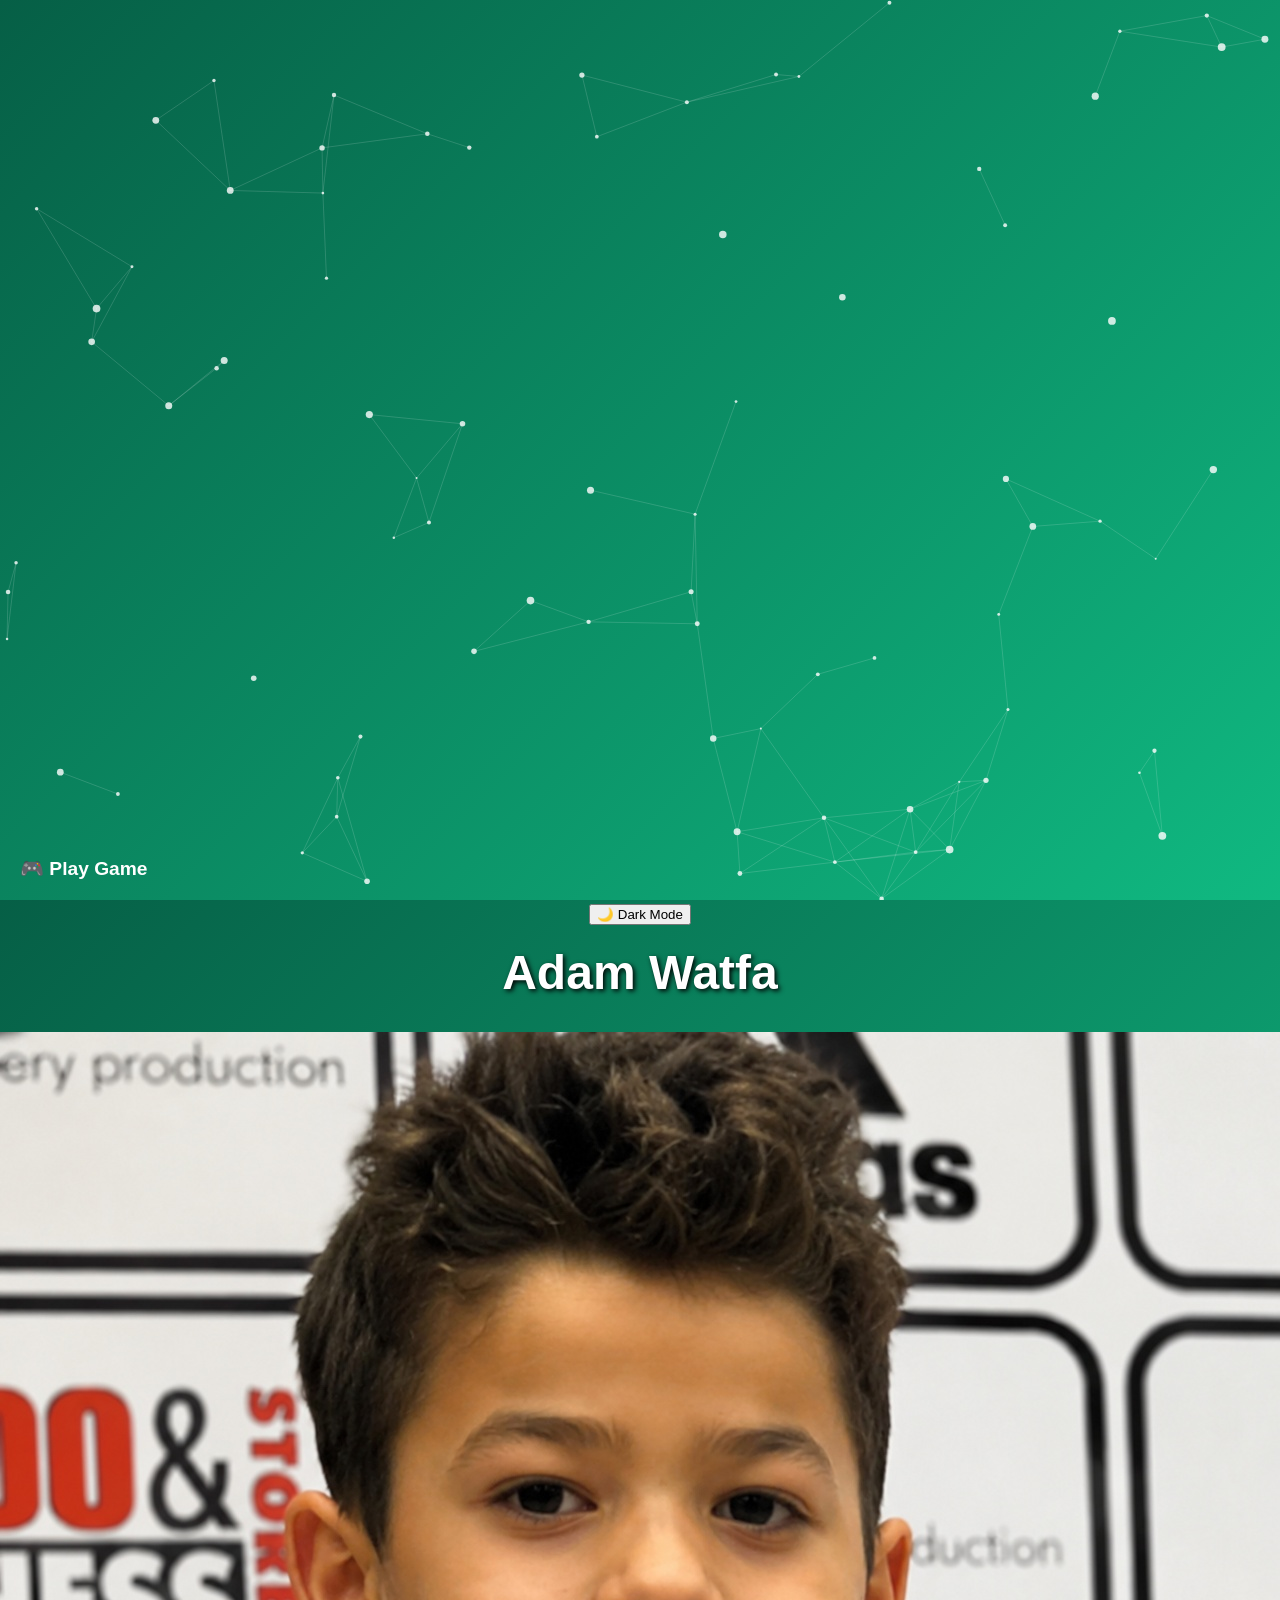
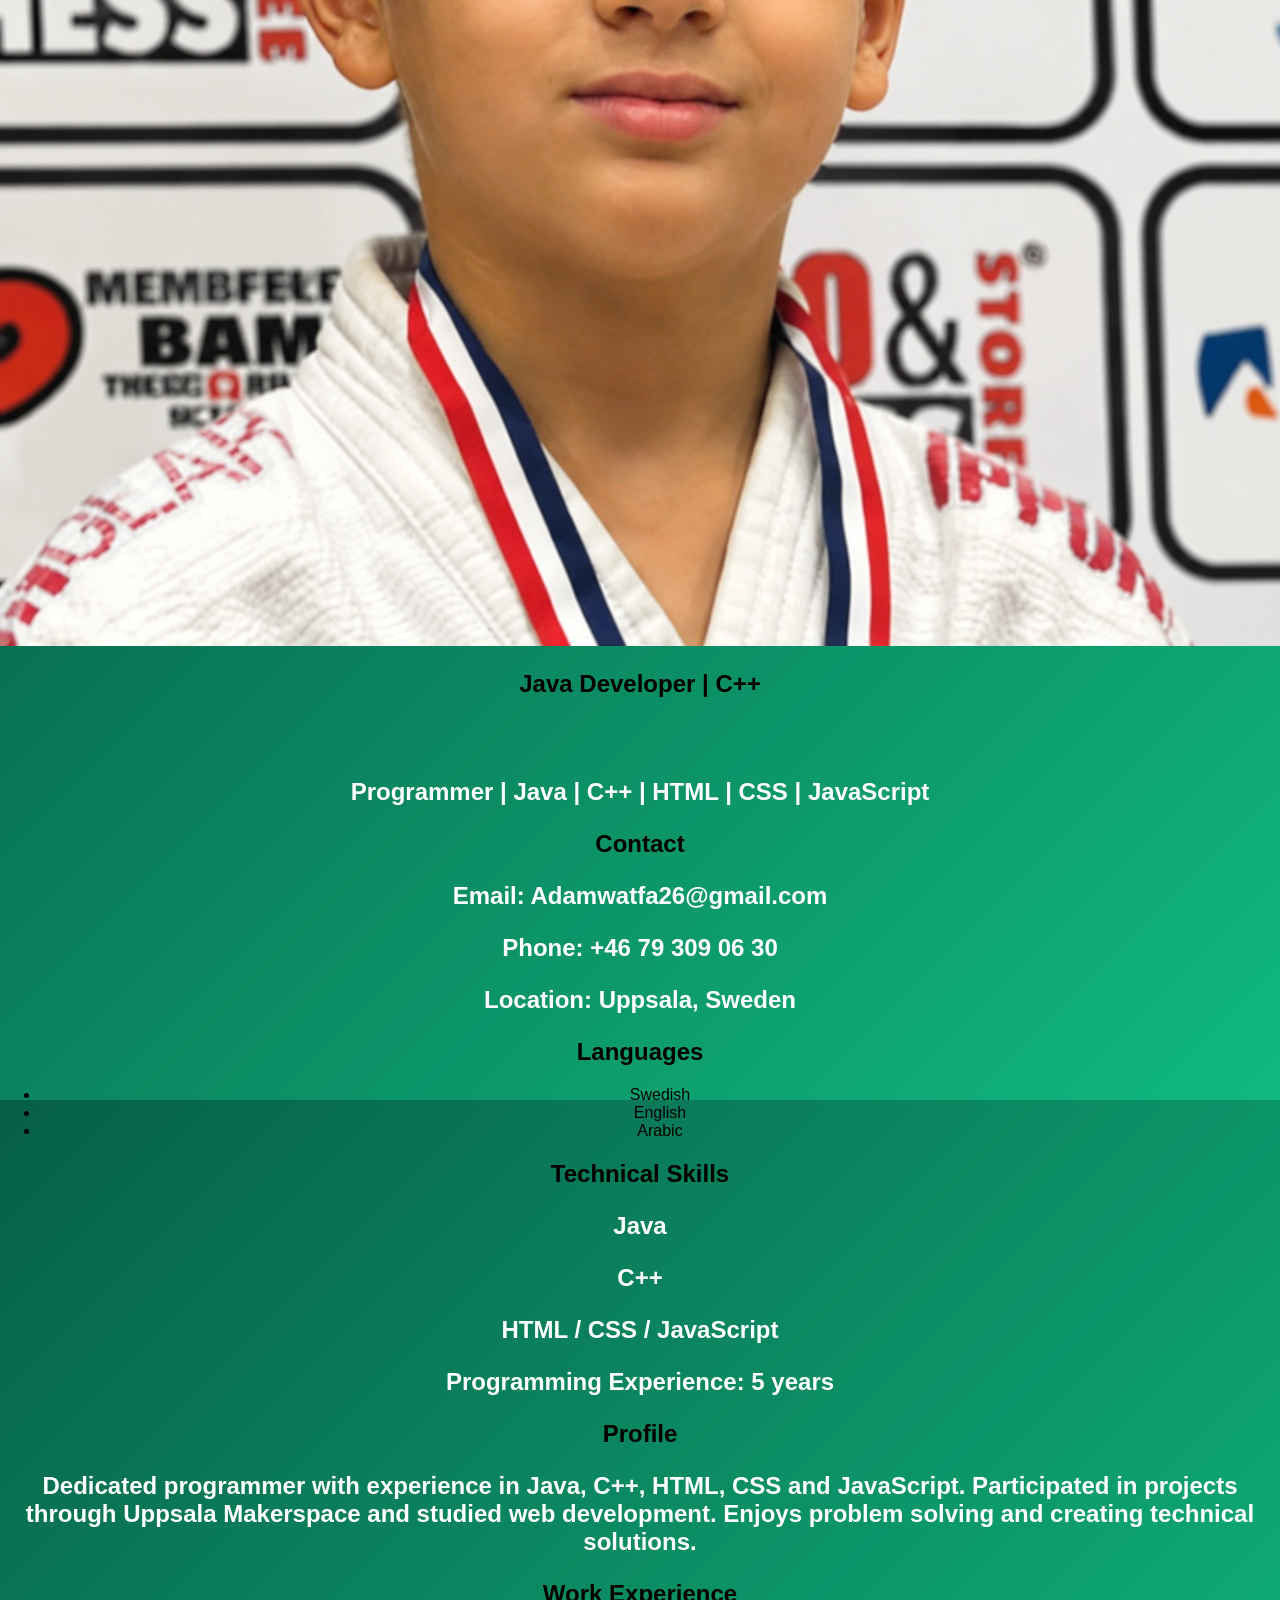
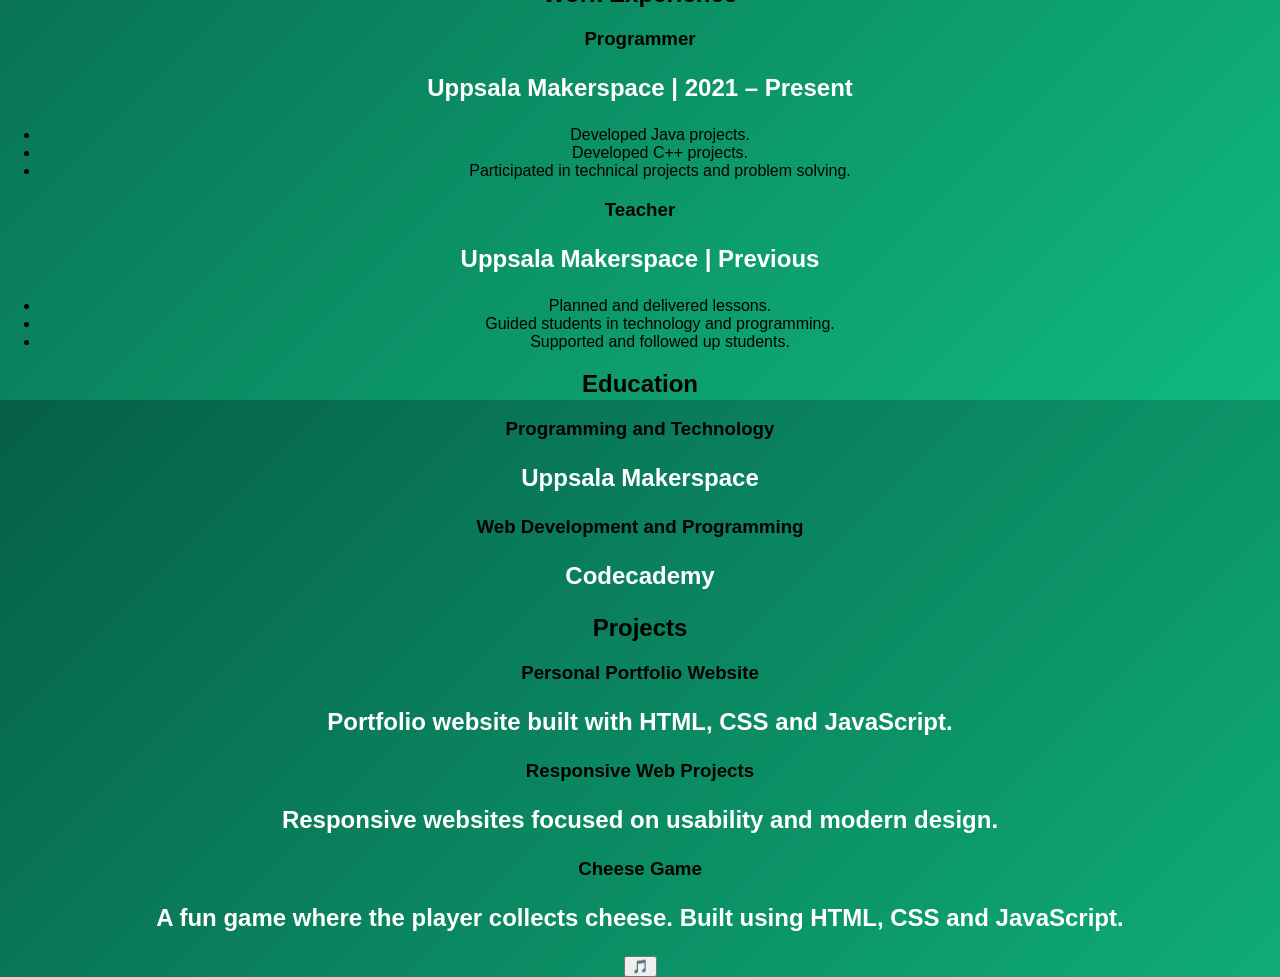
==== commit 655849c4: "Update index.html" ====
--- a/index.html
+++ b/index.html
@@ -20,7 +20,7 @@
 
 <h2 id="typing"></h2>
 
-<p>Programmer | Java | C++ | HTML | CSS | JavaScript</p>
+<p><br><br>Programmer | Java | C++ | HTML | CSS | JavaScript</p>
 </header>
 
 <div class="container">
